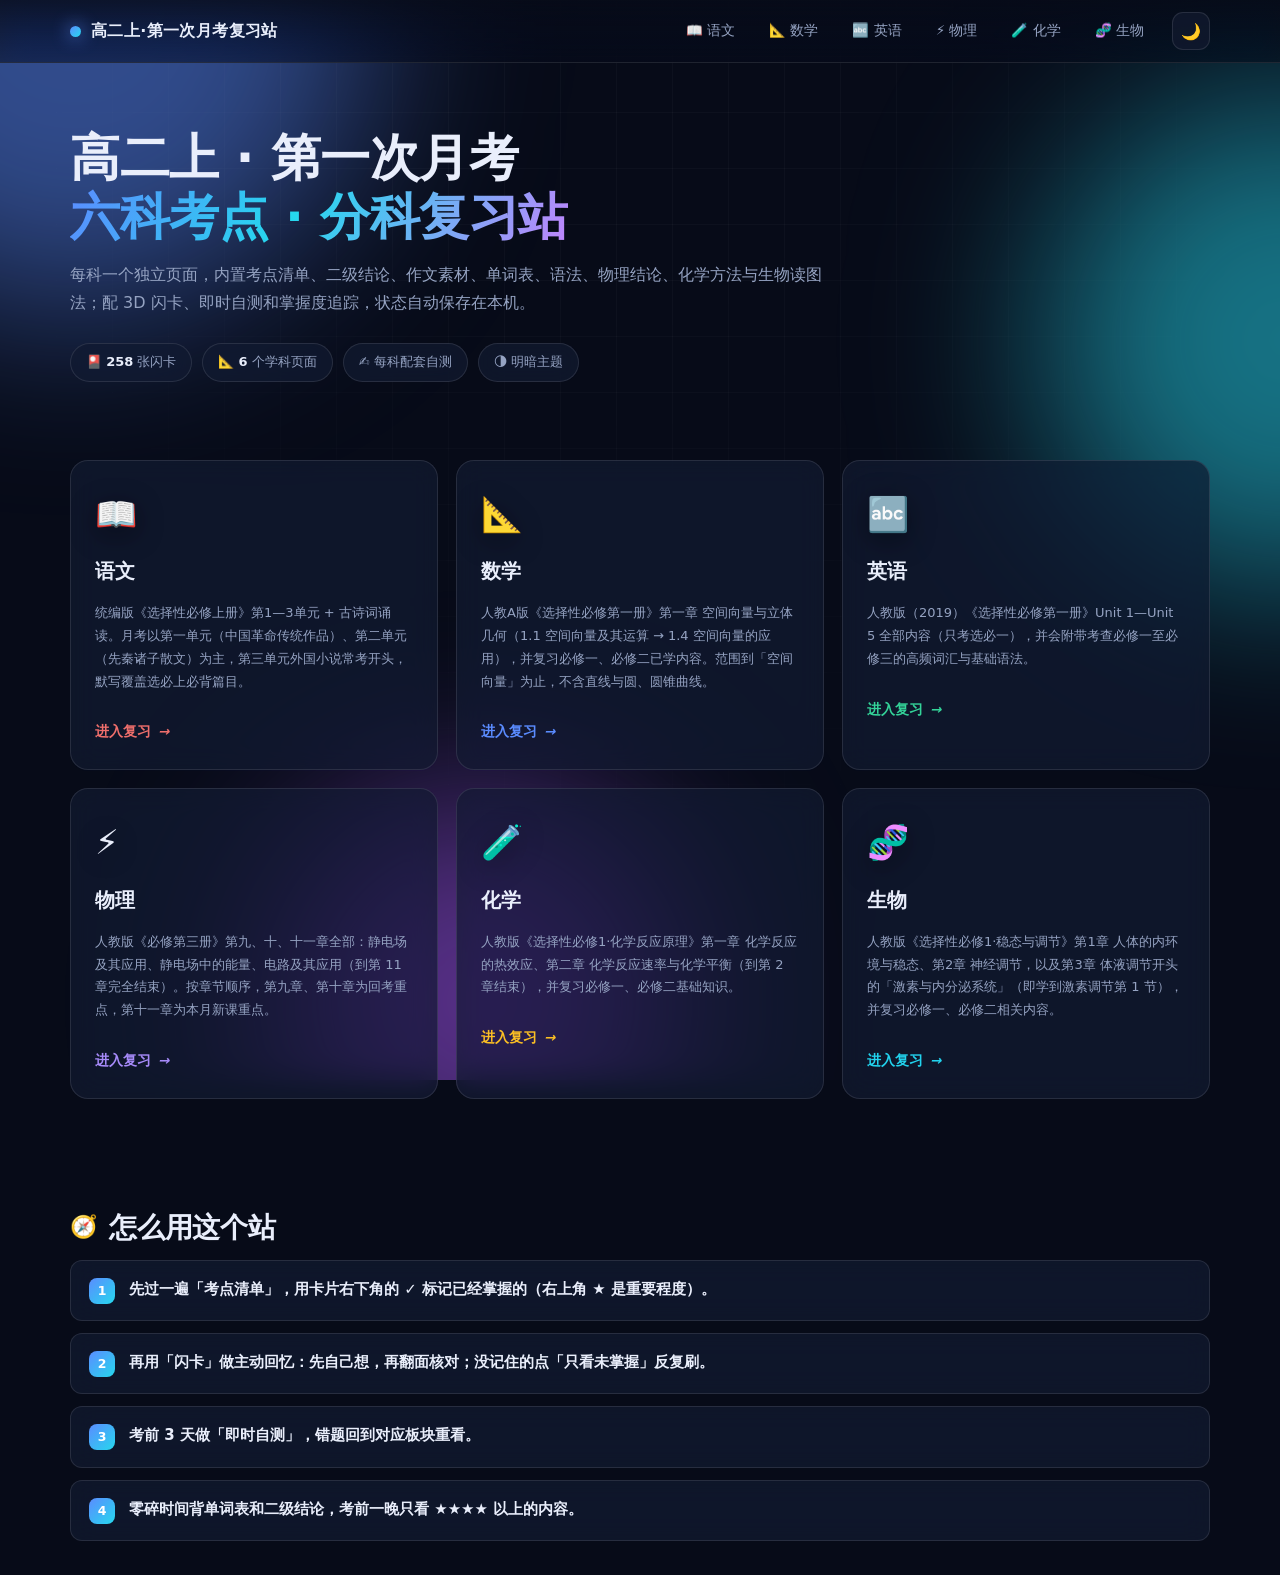
==== index.html @ 0e8bd062 "高二上第一次月考六科分科复习站：考点/二级结论/作文素材/单词/语法/读图法 + 3D闪卡与自测" ====
<!doctype html>
<html lang="zh-CN" data-theme="dark">
<head>
<meta charset="utf-8">
<meta name="viewport" content="width=device-width,initial-scale=1">
<title>高二上 · 第一次月考六科复习站</title>
<meta name="description" content="高二上学期第一次月考六科分科复习站：考点、二级结论、作文素材、单词、语法、物理结论、化学方法、生物读图法与记忆闪卡。">
<meta name="color-scheme" content="dark light">
<link rel="icon" href="data:image/svg+xml,<svg xmlns=%22http://www.w3.org/2000/svg%22 viewBox=%220 0 100 100%22><text y=%22.9em%22 font-size=%2290%22>📚</text></svg>">
<link rel="stylesheet" href="assets/css/style.css">
</head>
<body>
<div class="aurora"><span></span><span></span><span></span></div>
<div class="grid-bg"></div>
<div id="app"></div>
<script src="assets/js/data/index.js"></script>

<script src="assets/js/app.js"></script>
</body>
</html>
---- assets/css/style.css ----
/* ===== 高二月考复习站 · 设计系统 ===== */
*,*::before,*::after{box-sizing:border-box}
:root{
  --bg:#070b18; --bg2:#0c1428; --panel:rgba(19,27,48,.72); --panel2:rgba(26,36,62,.6);
  --solid:#121a30; --line:rgba(255,255,255,.10); --line2:rgba(255,255,255,.06);
  --txt:#e9eefb; --dim:#95a3c2; --dim2:#6d7b9b;
  --accent:#5b8cff; --accent2:#25d8ee; --ok:#34d399; --warn:#fbbf24; --bad:#fb7185;
  --radius:18px; --radius-s:12px;
  --shadow:0 24px 60px -24px rgba(0,0,0,.9);
  --glass:blur(14px) saturate(150%);
  --dur:.42s;
}
:root[data-theme="light"]{
  --bg:#eef2fb; --bg2:#e2e9fa; --panel:rgba(255,255,255,.86); --panel2:rgba(246,249,255,.9);
  --solid:#ffffff; --line:rgba(18,30,66,.12); --line2:rgba(18,30,66,.07);
  --txt:#131c34; --dim:#5b6885; --dim2:#8b97b0;
  --shadow:0 20px 50px -26px rgba(30,50,110,.45);
}
html{scroll-behavior:smooth}
body{
  margin:0;font-family:"HarmonyOS Sans SC","PingFang SC","Microsoft YaHei",system-ui,-apple-system,"Segoe UI",sans-serif;
  background:var(--bg);color:var(--txt);line-height:1.75;-webkit-font-smoothing:antialiased;
  overflow-x:hidden;
}
/* 极光背景 */
.aurora{position:fixed;inset:-20% -10%;z-index:-2;overflow:hidden;pointer-events:none}
.aurora span{position:absolute;border-radius:50%;filter:blur(90px);opacity:.5;mix-blend-mode:screen;animation:drift 22s ease-in-out infinite}
.aurora span:nth-child(1){width:46vw;height:46vw;background:var(--accent);top:-8%;left:-6%}
.aurora span:nth-child(2){width:38vw;height:38vw;background:var(--accent2);top:22%;right:-8%;animation-delay:-7s}
.aurora span:nth-child(3){width:32vw;height:32vw;background:#a855f7;bottom:-10%;left:26%;animation-delay:-14s}
:root[data-theme="light"] .aurora span{opacity:.28;mix-blend-mode:multiply}
@keyframes drift{0%,100%{transform:translate3d(0,0,0) scale(1)}33%{transform:translate3d(6%,8%,0) scale(1.14)}66%{transform:translate3d(-7%,-5%,0) scale(.92)}}
.grid-bg{position:fixed;inset:0;z-index:-1;pointer-events:none;opacity:.5;
  background-image:linear-gradient(var(--line2) 1px,transparent 1px),linear-gradient(90deg,var(--line2) 1px,transparent 1px);
  background-size:56px 56px;mask-image:radial-gradient(ellipse at 50% 0%,#000 20%,transparent 78%)}
@media (prefers-reduced-motion:reduce){.aurora span{animation:none}*{transition:none!important;animation:none!important}}

.wrap{max-width:1180px;margin:0 auto;padding:0 20px}
a{color:inherit;text-decoration:none}

/* ===== 顶部栏 ===== */
.topbar{position:sticky;top:0;z-index:60;backdrop-filter:var(--glass);-webkit-backdrop-filter:var(--glass);
  background:linear-gradient(180deg,rgba(7,11,24,.86),rgba(7,11,24,.55));border-bottom:1px solid var(--line)}
:root[data-theme="light"] .topbar{background:linear-gradient(180deg,rgba(255,255,255,.9),rgba(255,255,255,.62))}
.topbar .wrap{display:flex;align-items:center;gap:14px;height:62px}
.brand{display:flex;align-items:center;gap:10px;font-weight:800;letter-spacing:.4px;white-space:nowrap}
.brand .dot{width:11px;height:11px;border-radius:50%;background:linear-gradient(135deg,var(--accent),var(--accent2));box-shadow:0 0 18px var(--accent)}
.navtabs{display:flex;gap:6px;margin-left:auto;overflow-x:auto;scrollbar-width:none}
.navtabs::-webkit-scrollbar{display:none}
.navtabs a{padding:7px 13px;border-radius:999px;font-size:13.5px;color:var(--dim);border:1px solid transparent;transition:all .22s;white-space:nowrap}
.navtabs a:hover{color:var(--txt);background:var(--panel2);border-color:var(--line)}
.navtabs a.active{color:#fff;background:linear-gradient(135deg,var(--accent),var(--accent2));box-shadow:0 8px 22px -8px var(--accent)}
:root[data-theme="light"] .navtabs a.active{color:#fff}
.iconbtn{width:38px;height:38px;flex:0 0 auto;border-radius:11px;border:1px solid var(--line);background:var(--panel);
  color:var(--txt);cursor:pointer;font-size:16px;display:grid;place-items:center;transition:all .22s}
.iconbtn:hover{transform:translateY(-2px);border-color:var(--accent)}

/* ===== Hero ===== */
.hero{padding:66px 0 34px;position:relative}
.hero h1{margin:0 0 14px;font-size:clamp(30px,5.4vw,50px);line-height:1.18;font-weight:900;letter-spacing:-.5px}
.hero h1 .grad{background:linear-gradient(120deg,var(--accent),var(--accent2) 45%,#c084fc);-webkit-background-clip:text;background-clip:text;color:transparent}
.hero p.lead{color:var(--dim);max-width:760px;margin:0 0 26px;font-size:16px}
.pills{display:flex;flex-wrap:wrap;gap:10px;margin-bottom:26px}
.pill{padding:7px 15px;border-radius:999px;border:1px solid var(--line);background:var(--panel);font-size:13px;color:var(--dim);backdrop-filter:var(--glass)}
.pill b{color:var(--txt)}
.stats{display:grid;grid-template-columns:repeat(auto-fit,minmax(150px,1fr));gap:14px;margin-top:8px}
.stat{padding:18px;border-radius:var(--radius-s);border:1px solid var(--line);background:var(--panel);backdrop-filter:var(--glass);transition:transform .3s,border-color .3s}
.stat:hover{transform:translateY(-4px);border-color:var(--accent)}
.stat .k{font-size:12.5px;color:var(--dim2);letter-spacing:.6px}
.stat .v{font-size:26px;font-weight:900;background:linear-gradient(120deg,var(--accent),var(--accent2));-webkit-background-clip:text;background-clip:text;color:transparent}

/* ===== 学科入口卡 ===== */
.subgrid{display:grid;grid-template-columns:repeat(auto-fill,minmax(280px,1fr));gap:18px;padding:18px 0 70px}
.subcard{position:relative;padding:24px;border-radius:var(--radius);border:1px solid var(--line);background:var(--panel);
  backdrop-filter:var(--glass);overflow:hidden;transition:transform .35s cubic-bezier(.2,.8,.3,1),box-shadow .35s,border-color .35s}
.subcard::before{content:"";position:absolute;inset:0;background:radial-gradient(420px 200px at 100% 0%,var(--c,#5b8cff)33,transparent 70%);opacity:.34;transition:opacity .35s}
.subcard:hover{transform:translateY(-8px) scale(1.012);box-shadow:var(--shadow);border-color:var(--c,#5b8cff)}
.subcard:hover::before{opacity:.6}
.subcard .emoji{font-size:34px;margin-bottom:10px;display:block;filter:drop-shadow(0 6px 14px rgba(0,0,0,.4))}
.subcard h3{margin:0 0 6px;font-size:20px;font-weight:800;position:relative}
.subcard .rng{font-size:13px;color:var(--dim);position:relative;min-height:44px}
.subcard .go{margin-top:14px;display:inline-flex;align-items:center;gap:7px;font-size:13.5px;font-weight:700;color:var(--c,#5b8cff);position:relative}
.subcard .go i{transition:transform .3s}
.subcard:hover .go i{transform:translateX(5px)}

/* ===== 通用板块 ===== */
section.block{padding:34px 0;scroll-margin-top:78px}
.sec-head{display:flex;align-items:center;gap:12px;margin-bottom:8px}
.sec-head h2{margin:0;font-size:clamp(21px,3vw,28px);font-weight:850;letter-spacing:-.2px}
.sec-head .ic{font-size:22px}
.sec-sub{color:var(--dim);font-size:14.5px;margin:0 0 22px;max-width:820px}

/* 目录 chips */
.chips{display:flex;flex-wrap:wrap;gap:8px;margin:18px 0 6px}
.chips a{font-size:13px;padding:6px 13px;border-radius:999px;border:1px solid var(--line);background:var(--panel);color:var(--dim);transition:all .2s}
.chips a:hover{color:var(--txt);border-color:var(--accent);transform:translateY(-2px)}

/* 进度条 */
.progwrap{display:flex;align-items:center;gap:12px;margin:14px 0 22px}
.progbar{flex:1;height:8px;border-radius:99px;background:var(--panel2);border:1px solid var(--line);overflow:hidden}
.progbar i{display:block;height:100%;width:0;border-radius:99px;background:linear-gradient(90deg,var(--accent),var(--accent2));transition:width .6s cubic-bezier(.2,.9,.3,1)}
.proglabel{font-size:13px;color:var(--dim);white-space:nowrap;font-variant-numeric:tabular-nums}

/* ===== 考点卡片 ===== */
.cards{display:grid;grid-template-columns:repeat(auto-fill,minmax(320px,1fr));gap:16px}
.kcard{position:relative;padding:20px 20px 18px;border-radius:var(--radius);border:1px solid var(--line);background:var(--panel);
  backdrop-filter:var(--glass);transition:transform .3s,border-color .3s,box-shadow .3s;overflow:hidden}
.kcard::after{content:"";position:absolute;left:0;top:0;height:100%;width:3px;background:linear-gradient(180deg,var(--accent),var(--accent2));opacity:0;transition:opacity .3s}
.kcard:hover{transform:translateY(-5px);border-color:var(--accent);box-shadow:var(--shadow)}
.kcard:hover::after{opacity:1}
.kcard h4{margin:0 0 8px;font-size:16.5px;font-weight:800;padding-right:44px;line-height:1.5}
.kcard .d{color:var(--dim);font-size:14.2px;margin:0}
.kcard .tip{margin:12px 0 0;padding:10px 12px;border-radius:10px;font-size:13.2px;
  background:linear-gradient(135deg,rgba(91,140,255,.14),rgba(37,216,238,.08));border:1px solid var(--line);color:var(--txt)}
.kcard .tip b{color:var(--accent2)}
.freq{position:absolute;right:16px;top:16px;font-size:11px;color:var(--dim2);letter-spacing:1px}
.master{position:absolute;right:12px;bottom:12px;width:30px;height:30px;border-radius:50%;border:1px solid var(--line);
  background:var(--panel2);color:var(--dim2);cursor:pointer;font-size:14px;display:grid;place-items:center;transition:all .25s}
.master:hover{transform:scale(1.12);border-color:var(--ok)}
.master.on{background:linear-gradient(135deg,var(--ok),#10b981);color:#04120c;border-color:transparent;box-shadow:0 0 20px -4px var(--ok)}

/* ===== 表格 ===== */
.tblwrap{overflow-x:auto;border-radius:var(--radius);border:1px solid var(--line);background:var(--panel);backdrop-filter:var(--glass)}
table.tbl{width:100%;border-collapse:collapse;font-size:14px;min-width:560px}
table.tbl th{text-align:left;padding:13px 16px;background:var(--panel2);color:var(--txt);font-weight:700;font-size:13.4px;
  border-bottom:1px solid var(--line);white-space:nowrap;position:sticky;top:0}
table.tbl td{padding:12px 16px;border-bottom:1px solid var(--line2);color:var(--dim);vertical-align:top}
table.tbl tr:last-child td{border-bottom:none}
table.tbl tr:hover td{background:rgba(91,140,255,.07)}
table.tbl td:first-child{color:var(--txt);font-weight:700;white-space:nowrap}
.word{font-family:"JetBrains Mono",Consolas,monospace;color:var(--accent2);font-weight:700}

/* ===== 列表 ===== */
.list{display:grid;gap:12px}
.li{padding:15px 18px;border-radius:var(--radius-s);border:1px solid var(--line);background:var(--panel);backdrop-filter:var(--glass);
  display:flex;gap:14px;align-items:flex-start;transition:transform .25s,border-color .25s}
.li:hover{transform:translateX(6px);border-color:var(--accent)}
.li .n{flex:0 0 auto;width:26px;height:26px;border-radius:8px;display:grid;place-items:center;font-size:12.5px;font-weight:800;
  background:linear-gradient(135deg,var(--accent),var(--accent2));color:#fff;margin-top:2px}
.li .c{flex:1}
.li .c b{display:block;font-size:15px;margin-bottom:3px}
.li .c span{color:var(--dim);font-size:14px}

/* ===== 策略时间轴 ===== */
.steps{position:relative;padding-left:28px;margin:0}
.steps::before{content:"";position:absolute;left:8px;top:6px;bottom:6px;width:2px;background:linear-gradient(180deg,var(--accent),var(--accent2),transparent)}
.step{position:relative;padding:0 0 22px 6px}
.step::before{content:"";position:absolute;left:-26px;top:7px;width:12px;height:12px;border-radius:50%;
  background:var(--bg);border:3px solid var(--accent);box-shadow:0 0 14px var(--accent)}
.step b{display:block;font-size:15.5px;margin-bottom:3px}
.step span{color:var(--dim);font-size:14.2px}
.warnbox{margin-top:18px;padding:18px 20px;border-radius:var(--radius);border:1px solid rgba(251,191,36,.35);
  background:linear-gradient(135deg,rgba(251,191,36,.12),rgba(251,113,133,.07))}
.warnbox h4{margin:0 0 10px;font-size:15px}
.warnbox ul{margin:0;padding-left:20px;color:var(--dim);font-size:14.2px}
.warnbox li{margin-bottom:6px}

/* ===== 闪卡 ===== */
.fc-toolbar{display:flex;flex-wrap:wrap;gap:9px;align-items:center;margin-bottom:20px}
.btn{padding:9px 17px;border-radius:11px;border:1px solid var(--line);background:var(--panel);color:var(--txt);
  cursor:pointer;font-size:13.6px;font-weight:650;font-family:inherit;transition:all .22s;display:inline-flex;align-items:center;gap:7px}
.btn:hover{transform:translateY(-2px);border-color:var(--accent);box-shadow:0 10px 24px -14px var(--accent)}
.btn.primary{background:linear-gradient(135deg,var(--accent),var(--accent2));border-color:transparent;color:#fff}
.btn.primary:hover{box-shadow:0 14px 30px -12px var(--accent)}
.btn.ghost{background:transparent}
.btn.on{background:linear-gradient(135deg,var(--ok),#10b981);border-color:transparent;color:#04120c}
.tagbar{display:flex;flex-wrap:wrap;gap:7px}
.tagchip{font-size:12.4px;padding:5px 12px;border-radius:999px;border:1px solid var(--line);background:var(--panel);color:var(--dim);cursor:pointer;transition:all .2s}
.tagchip:hover{color:var(--txt)}
.tagchip.on{background:linear-gradient(135deg,var(--accent),var(--accent2));color:#fff;border-color:transparent}

.fcstage{perspective:1600px;margin-bottom:22px}
.flipcard{position:relative;width:100%;min-height:280px;transform-style:preserve-3d;
  transition:transform .72s cubic-bezier(.35,.9,.25,1);cursor:pointer}
.flipcard.flipped{transform:rotateY(180deg)}
.fcface{position:absolute;inset:0;backface-visibility:hidden;-webkit-backface-visibility:hidden;border-radius:22px;
  border:1px solid var(--line);background:var(--panel);backdrop-filter:var(--glass);padding:30px 34px;
  display:flex;flex-direction:column;justify-content:center;box-shadow:var(--shadow);overflow:auto}
.fcface.back{transform:rotateY(180deg);background:linear-gradient(135deg,rgba(91,140,255,.16),rgba(37,216,238,.09)),var(--panel)}
.fcface .side{position:absolute;top:16px;left:22px;font-size:11.5px;letter-spacing:2px;color:var(--dim2);font-weight:800}
.fcface .tagname{position:absolute;top:14px;right:20px;font-size:11.5px;padding:4px 11px;border-radius:999px;
  background:var(--panel2);border:1px solid var(--line);color:var(--dim)}
.fcface .qtext{font-size:clamp(18px,2.5vw,24px);font-weight:800;line-height:1.6}
.fcface .atext{font-size:clamp(15px,1.9vw,18px);line-height:1.9;color:var(--txt);white-space:pre-wrap}
.fcface .hintline{margin-top:16px;font-size:13px;color:var(--dim2)}
.fc-face-glow{position:absolute;inset:-1px;border-radius:22px;pointer-events:none;
  background:linear-gradient(130deg,var(--accent),var(--accent2),#c084fc);opacity:0;filter:blur(16px);transition:opacity .4s;z-index:-1}
.flipcard:hover .fc-face-glow{opacity:.5}
.fcmeta{display:flex;justify-content:space-between;align-items:center;gap:12px;margin-top:16px;flex-wrap:wrap}
.fccounter{font-size:13.4px;color:var(--dim);font-variant-numeric:tabular-nums}
.fcdeck{display:grid;grid-template-columns:repeat(auto-fill,minmax(112px,1fr));gap:9px}
.deckitem{padding:10px;border-radius:11px;border:1px solid var(--line);background:var(--panel);font-size:12.4px;color:var(--dim);
  cursor:pointer;transition:all .22s;overflow:hidden}
.deckitem:hover{transform:translateY(-3px);border-color:var(--accent);color:var(--txt)}
.deckitem.cur{border-color:var(--accent);color:var(--txt);box-shadow:0 0 0 1px var(--accent) inset}
.deckitem.known{border-color:rgba(52,211,153,.5);color:var(--ok)}
.deckitem b{display:block;font-size:11px;color:var(--dim2);margin-bottom:3px}

/* ===== 自测 ===== */
.quiz{display:grid;gap:16px}
.q{padding:22px;border-radius:var(--radius);border:1px solid var(--line);background:var(--panel);backdrop-filter:var(--glass)}
.q .qt{font-size:15.6px;font-weight:750;margin-bottom:14px;line-height:1.65}
.q .qt em{font-style:normal;color:var(--accent2);font-weight:800;margin-right:8px}
.opts{display:grid;gap:9px}
.opt{text-align:left;padding:12px 15px;border-radius:11px;border:1px solid var(--line);background:var(--panel2);
  color:var(--txt);cursor:pointer;font-size:14.2px;font-family:inherit;transition:all .22s;line-height:1.6}
.opt:hover:not(:disabled){transform:translateX(5px);border-color:var(--accent)}
.opt.right{background:linear-gradient(135deg,rgba(52,211,153,.22),rgba(16,185,129,.12));border-color:var(--ok);color:var(--ok);font-weight:700}
.opt.wrong{background:linear-gradient(135deg,rgba(251,113,133,.2),rgba(244,63,94,.1));border-color:var(--bad);color:var(--bad)}
.opt:disabled{cursor:default;opacity:.92}
.explain{margin-top:12px;padding:13px 15px;border-radius:11px;font-size:13.6px;color:var(--dim);display:none;
  background:var(--panel2);border-left:3px solid var(--accent)}
.explain.show{display:block;animation:fadeUp .4s ease}
@keyframes fadeUp{from{opacity:0;transform:translateY(8px)}to{opacity:1;transform:none}}

/* ===== 搜索 ===== */
.searchbar{display:flex;gap:10px;align-items:center;margin:0 0 20px}
.searchbar input{flex:1;padding:12px 16px;border-radius:12px;border:1px solid var(--line);background:var(--panel);
  color:var(--txt);font-size:14px;font-family:inherit;outline:none;transition:border-color .25s}
.searchbar input:focus{border-color:var(--accent);box-shadow:0 0 0 3px rgba(91,140,255,.16)}
.hidden-by-search{display:none!important}
mark{background:linear-gradient(135deg,var(--accent),var(--accent2));color:#fff;border-radius:4px;padding:0 3px}

/* ===== 滚动动画 ===== */
.reveal{opacity:0;transform:translateY(26px);transition:opacity .7s cubic-bezier(.2,.8,.3,1),transform .7s cubic-bezier(.2,.8,.3,1)}
.reveal.in{opacity:1;transform:none}

/* ===== 页脚 / 悬浮 ===== */
footer{padding:44px 0 34px;border-top:1px solid var(--line);color:var(--dim2);font-size:13.4px;text-align:center}
.totop{position:fixed;right:22px;bottom:24px;z-index:50;width:44px;height:44px;border-radius:14px;display:grid;place-items:center;
  border:1px solid var(--line);background:var(--panel);backdrop-filter:var(--glass);color:var(--txt);cursor:pointer;
  opacity:0;pointer-events:none;transition:all .35s}
.totop.show{opacity:1;pointer-events:auto}
.totop:hover{transform:translateY(-4px);border-color:var(--accent)}

/* 彩带撒花 */
.confetti{position:fixed;inset:0;pointer-events:none;z-index:99;overflow:hidden}
.confetti i{position:absolute;width:9px;height:14px;border-radius:2px;animation:fall linear forwards}
@keyframes fall{to{transform:translateY(105vh) rotate(720deg);opacity:0}}

/* 闪卡 3D 倾斜容器 */
.fc-tilt{transform-style:preserve-3d;transition:transform .22s ease}
.chips a.active{background:linear-gradient(135deg,var(--accent),var(--accent2));color:#fff;border-color:transparent}

@media(max-width:720px){
  .topbar .wrap{height:auto;padding:10px 16px;flex-wrap:wrap}
  .navtabs{margin-left:0;order:3;width:100%}
  .brand{margin-right:auto}
  .fcface{padding:24px 20px}
  .hero{padding:40px 0 24px}
}
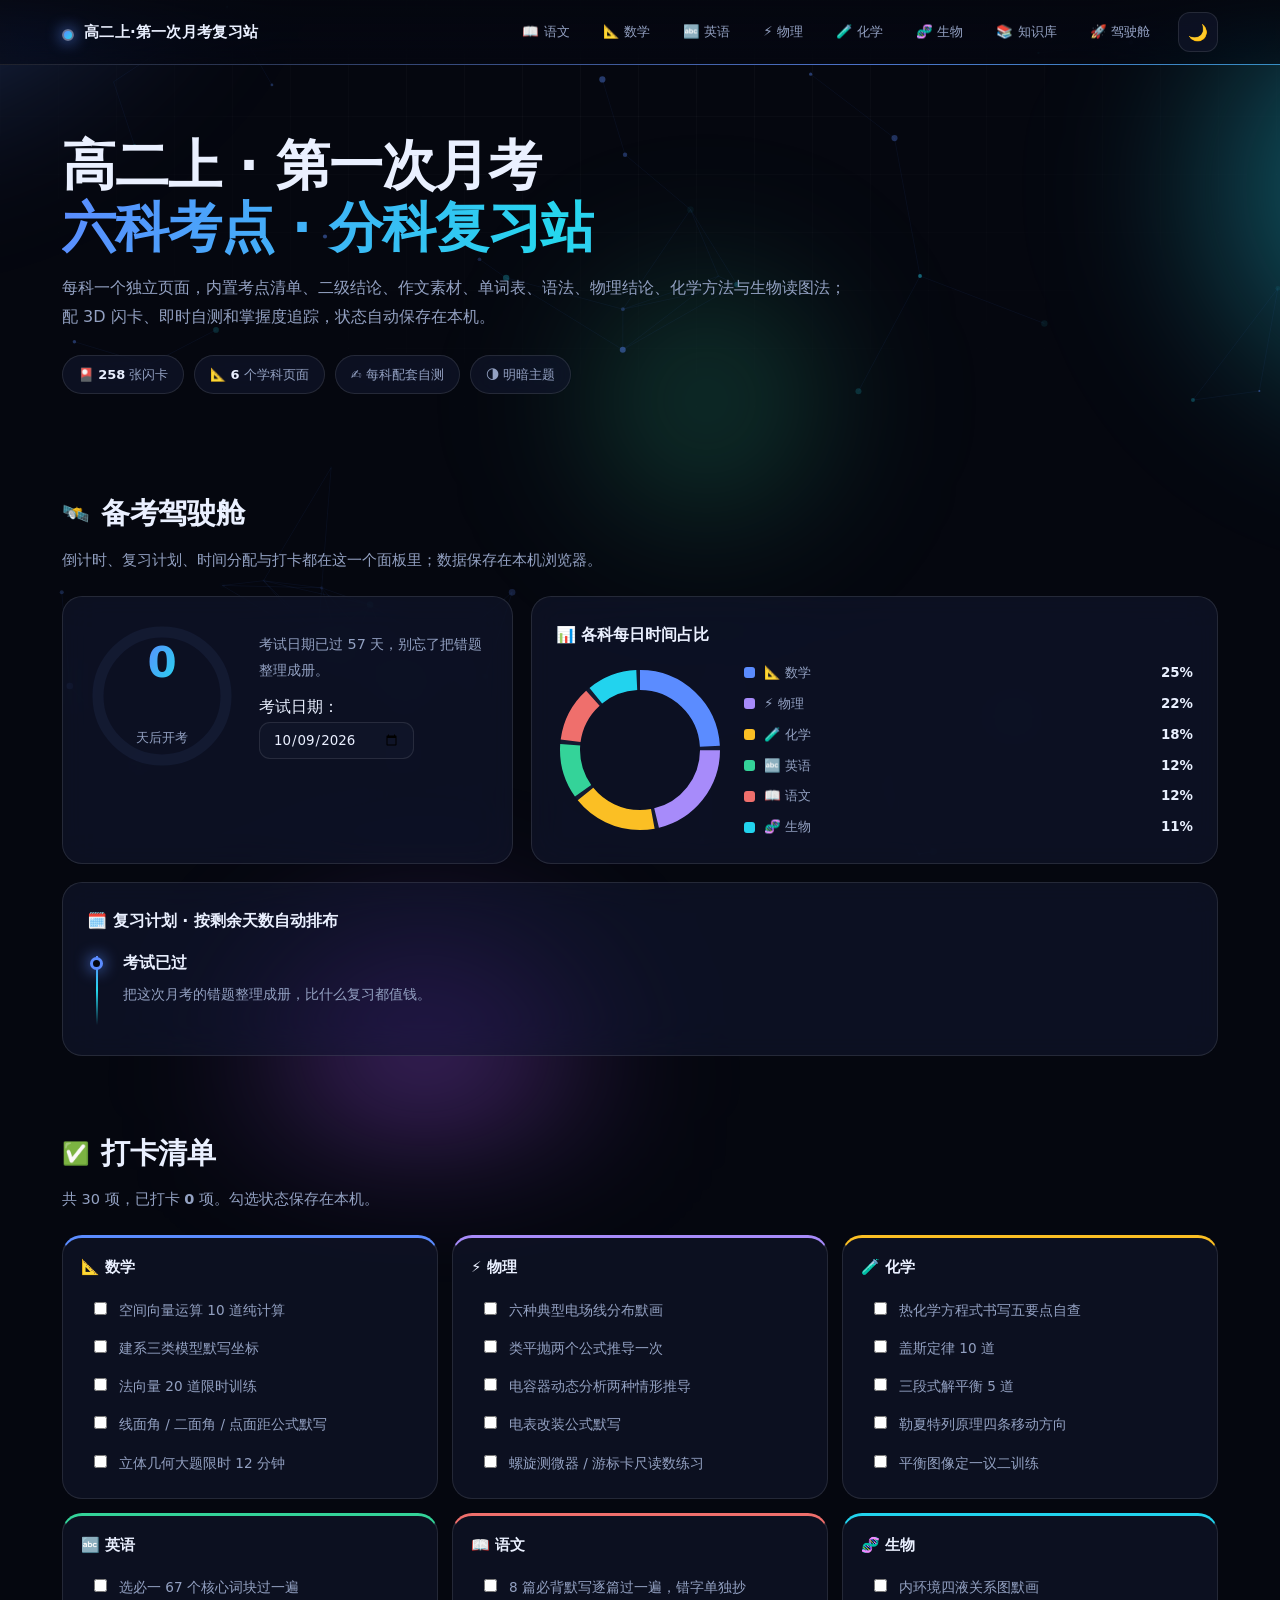
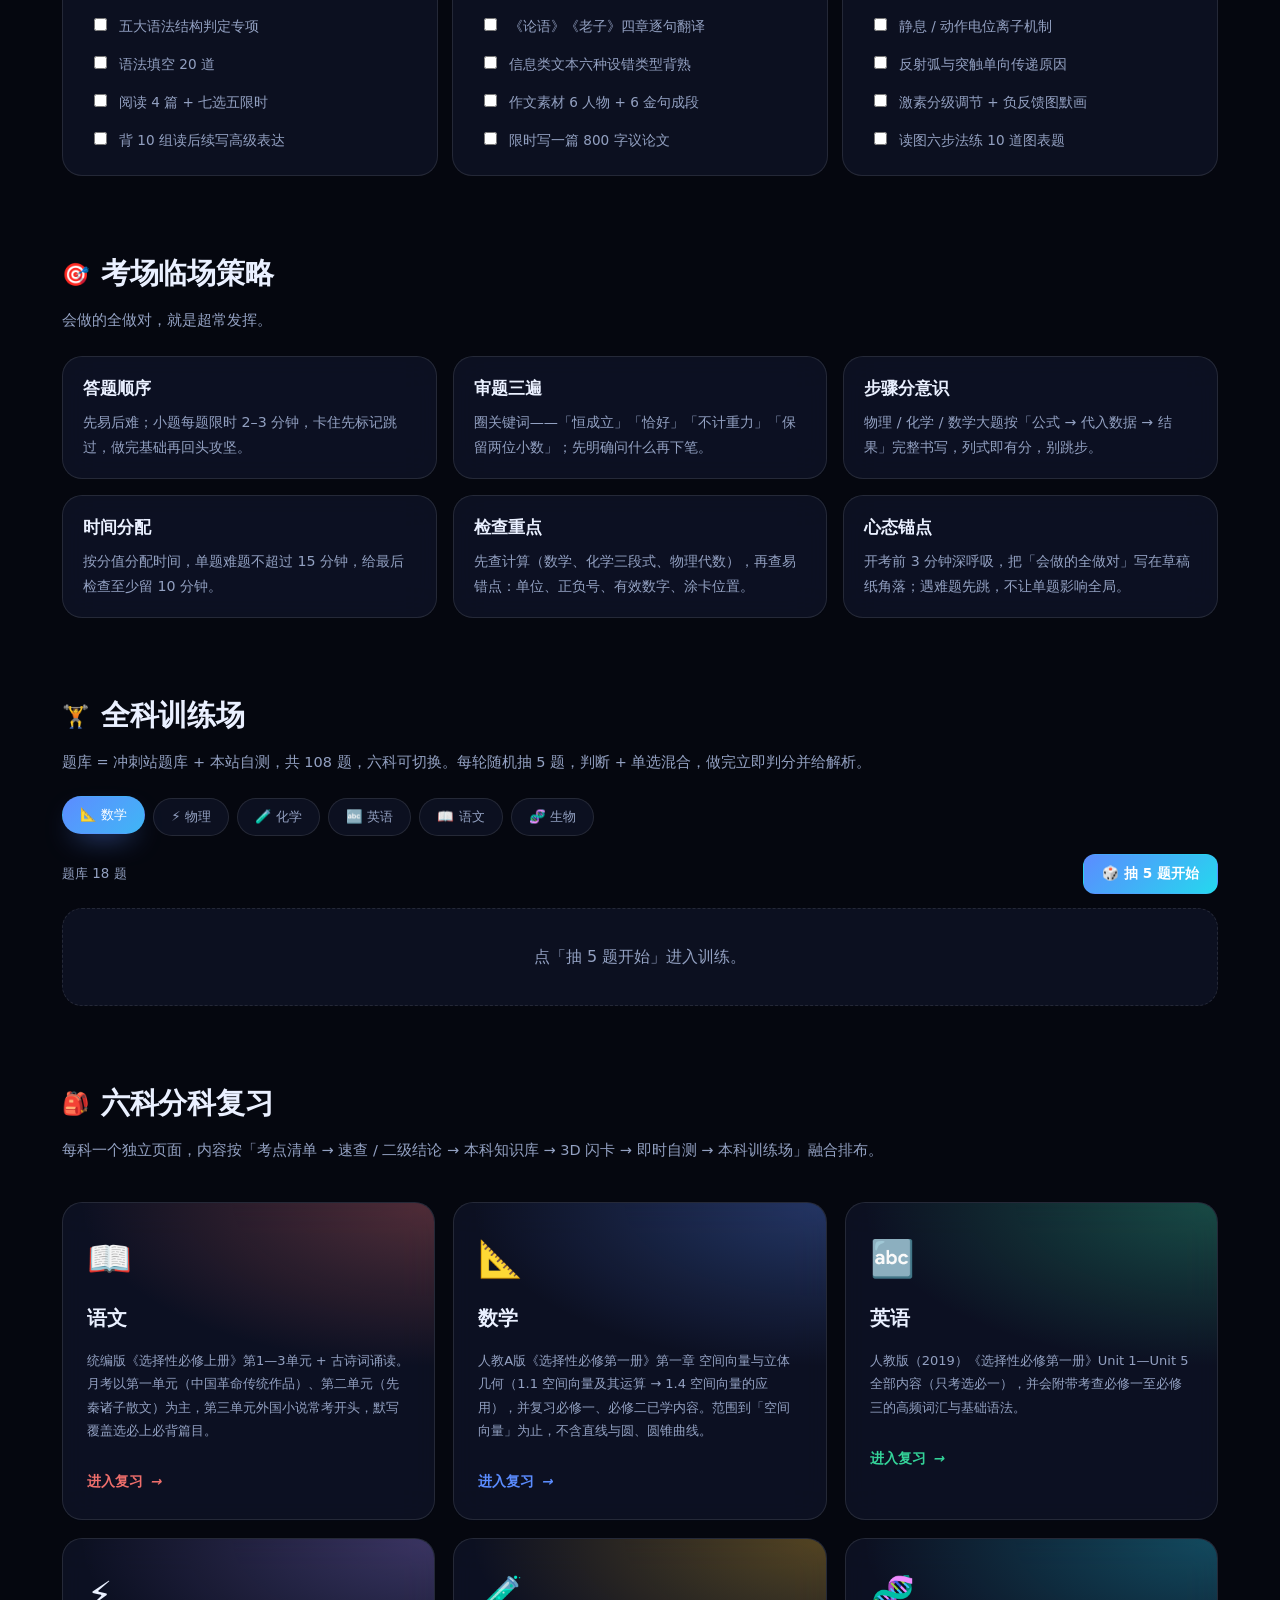
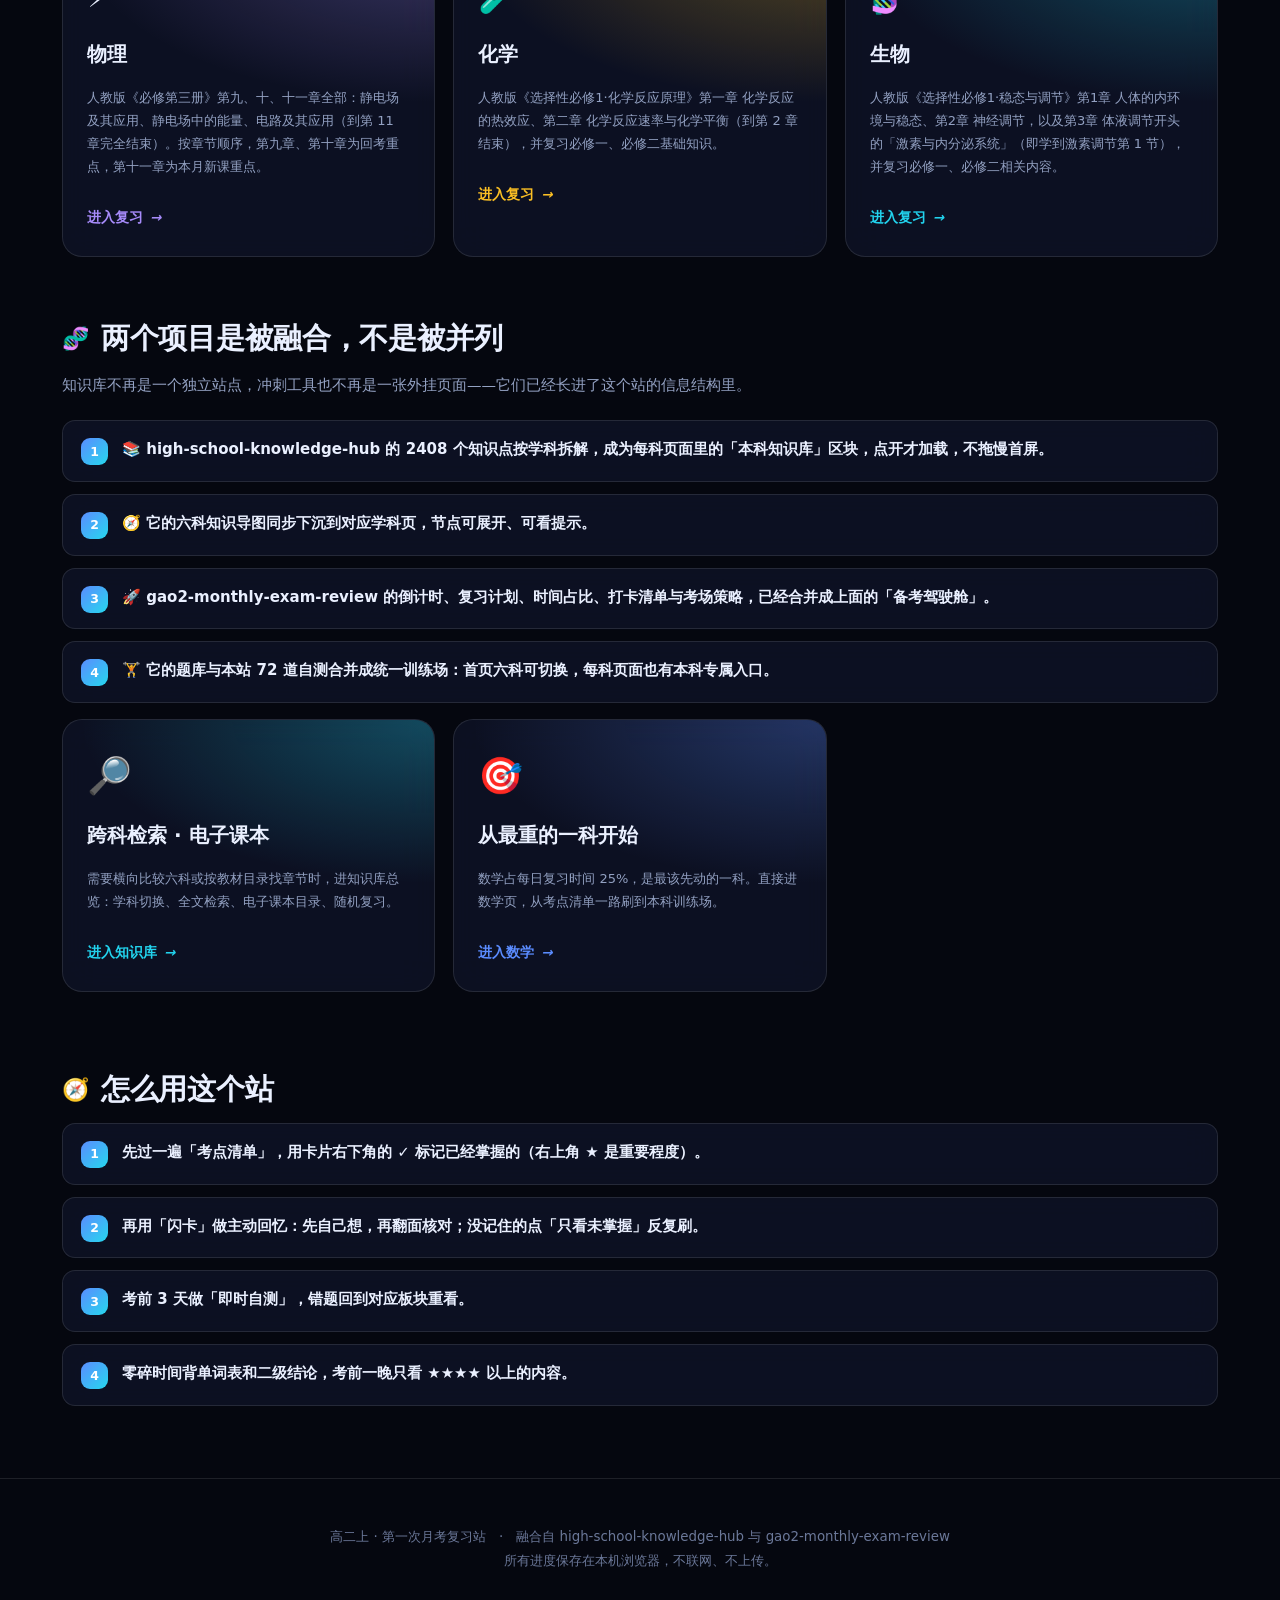
==== commit ca7b3bbc: "深度融合 + 全面动态化：知识库按学科下沉进分科页，冲刺工具合并为首页备考驾驶舱；新增流动光场/页面转场/视差入场/数字滚动等动效引擎" ====
--- a/index.html
+++ b/index.html
@@ -3,18 +3,22 @@
 <head>
 <meta charset="utf-8">
 <meta name="viewport" content="width=device-width,initial-scale=1">
-<title>高二上 · 第一次月考六科复习站</title>
-<meta name="description" content="高二上学期第一次月考六科分科复习站：考点、二级结论、作文素材、单词、语法、物理结论、化学方法、生物读图法与记忆闪卡。">
+<title>高二上 · 第一次月考复习站 | 六科融合复习 · 知识库 · 备考驾驶舱</title>
+<meta name="description" content="六科分科复习 + 2408 个知识点 + 倒计时计划打卡训练场的融合复习站。">
 <meta name="color-scheme" content="dark light">
 <link rel="icon" href="data:image/svg+xml,<svg xmlns=%22http://www.w3.org/2000/svg%22 viewBox=%220 0 100 100%22><text y=%22.9em%22 font-size=%2290%22>📚</text></svg>">
 <link rel="stylesheet" href="assets/css/style.css">
 </head>
 <body>
-<div class="aurora"><span></span><span></span><span></span></div>
+<div class="aurora"><span></span><span></span><span></span><span></span></div>
 <div class="grid-bg"></div>
 <div id="app"></div>
+<script src="assets/js/motion.js"></script>
 <script src="assets/js/data/index.js"></script>
-
+<script src="assets/js/data/gao2/map.js"></script>
+<script src="assets/js/data/gao2/train.js"></script>
+<script src="assets/js/data/gao2/all-quiz.js"></script>
 <script src="assets/js/app.js"></script>
+<script src="assets/js/dashboard.js"></script>
 </body>
 </html>
--- a/assets/css/style.css
+++ b/assets/css/style.css
@@ -1,251 +1,477 @@
-/* ===== 高二月考复习站 · 设计系统 ===== */
+/* ==========================================================================
+   高二上 · 第一次月考复习站 —— 动态设计系统 v2
+   由「极光 + 玻璃 + 3D 闪卡」升级为「流动光场 + 视差 + 弹簧动效」
+   ========================================================================== */
 *,*::before,*::after{box-sizing:border-box}
+
 :root{
-  --bg:#070b18; --bg2:#0c1428; --panel:rgba(19,27,48,.72); --panel2:rgba(26,36,62,.6);
-  --solid:#121a30; --line:rgba(255,255,255,.10); --line2:rgba(255,255,255,.06);
-  --txt:#e9eefb; --dim:#95a3c2; --dim2:#6d7b9b;
-  --accent:#5b8cff; --accent2:#25d8ee; --ok:#34d399; --warn:#fbbf24; --bad:#fb7185;
-  --radius:18px; --radius-s:12px;
-  --shadow:0 24px 60px -24px rgba(0,0,0,.9);
-  --glass:blur(14px) saturate(150%);
-  --dur:.42s;
+  --bg:#05070f; --ink:#eaf0ff; --dim:#93a1c2; --dim2:#6b7899;
+  --panel:rgba(18,24,44,.62); --panel2:rgba(28,37,66,.5); --solid:#101830;
+  --line:rgba(255,255,255,.10); --line2:rgba(255,255,255,.055);
+  --accent:#5b8cff; --accent2:#25d8ee; --accent3:#a855f7;
+  --ok:#34d399; --warn:#fbbf24; --bad:#fb7185;
+  --r:20px; --r-s:13px;
+  --shadow:0 30px 70px -30px rgba(0,0,0,.95);
+  --glass:blur(18px) saturate(170%);
+  --spring:cubic-bezier(.22,1,.36,1);
+  --ease:cubic-bezier(.4,0,.2,1);
+  --t-f:.28s; --t-m:.5s; --t-s:.8s;
 }
 :root[data-theme="light"]{
-  --bg:#eef2fb; --bg2:#e2e9fa; --panel:rgba(255,255,255,.86); --panel2:rgba(246,249,255,.9);
-  --solid:#ffffff; --line:rgba(18,30,66,.12); --line2:rgba(18,30,66,.07);
-  --txt:#131c34; --dim:#5b6885; --dim2:#8b97b0;
-  --shadow:0 20px 50px -26px rgba(30,50,110,.45);
+  --bg:#eef1fa; --ink:#111a30; --dim:#586283; --dim2:#8792ad;
+  --panel:rgba(255,255,255,.72); --panel2:rgba(255,255,255,.55); --solid:#ffffff;
+  --line:rgba(18,30,66,.11); --line2:rgba(18,30,66,.06);
+  --shadow:0 26px 60px -32px rgba(30,50,110,.5);
 }
-html{scroll-behavior:smooth}
+html{scroll-behavior:smooth;-webkit-text-size-adjust:100%}
 body{
-  margin:0;font-family:"HarmonyOS Sans SC","PingFang SC","Microsoft YaHei",system-ui,-apple-system,"Segoe UI",sans-serif;
-  background:var(--bg);color:var(--txt);line-height:1.75;-webkit-font-smoothing:antialiased;
-  overflow-x:hidden;
+  margin:0;min-height:100vh;color:var(--ink);line-height:1.78;overflow-x:hidden;
+  font-family:"HarmonyOS Sans SC","PingFang SC","Microsoft YaHei",system-ui,-apple-system,"Segoe UI",sans-serif;
+  -webkit-font-smoothing:antialiased;
+  background:var(--bg);
 }
-/* 极光背景 */
-.aurora{position:fixed;inset:-20% -10%;z-index:-2;overflow:hidden;pointer-events:none}
-.aurora span{position:absolute;border-radius:50%;filter:blur(90px);opacity:.5;mix-blend-mode:screen;animation:drift 22s ease-in-out infinite}
-.aurora span:nth-child(1){width:46vw;height:46vw;background:var(--accent);top:-8%;left:-6%}
-.aurora span:nth-child(2){width:38vw;height:38vw;background:var(--accent2);top:22%;right:-8%;animation-delay:-7s}
-.aurora span:nth-child(3){width:32vw;height:32vw;background:#a855f7;bottom:-10%;left:26%;animation-delay:-14s}
-:root[data-theme="light"] .aurora span{opacity:.28;mix-blend-mode:multiply}
-@keyframes drift{0%,100%{transform:translate3d(0,0,0) scale(1)}33%{transform:translate3d(6%,8%,0) scale(1.14)}66%{transform:translate3d(-7%,-5%,0) scale(.92)}}
-.grid-bg{position:fixed;inset:0;z-index:-1;pointer-events:none;opacity:.5;
+
+/* ---------- 流动光场背景 ---------- */
+.aurora{position:fixed;inset:-25% -15%;z-index:-3;pointer-events:none;overflow:hidden;filter:blur(70px)}
+.aurora span{position:absolute;border-radius:50%;opacity:.55;mix-blend-mode:screen;will-change:transform}
+.aurora span:nth-child(1){width:44vw;height:44vw;left:-6%;top:-10%;background:radial-gradient(circle at 30% 30%,var(--accent),transparent 68%);animation:blobA 26s var(--ease) infinite}
+.aurora span:nth-child(2){width:38vw;height:38vw;right:-8%;top:16%;background:radial-gradient(circle at 60% 40%,var(--accent2),transparent 68%);animation:blobB 32s var(--ease) infinite}
+.aurora span:nth-child(3){width:34vw;height:34vw;left:24%;bottom:-14%;background:radial-gradient(circle at 50% 50%,var(--accent3),transparent 68%);animation:blobC 38s var(--ease) infinite}
+.aurora span:nth-child(4){width:26vw;height:26vw;left:44%;top:34%;background:radial-gradient(circle at 50% 50%,#34d399,transparent 70%);opacity:.32;animation:blobB 44s var(--ease) infinite reverse}
+:root[data-theme="light"] .aurora span{opacity:.34;mix-blend-mode:multiply;filter:blur(80px)}
+@keyframes blobA{0%,100%{transform:translate3d(0,0,0) scale(1)}33%{transform:translate3d(10%,12%,0) scale(1.18)}66%{transform:translate3d(-8%,6%,0) scale(.9)}}
+@keyframes blobB{0%,100%{transform:translate3d(0,0,0) scale(1)}40%{transform:translate3d(-12%,10%,0) scale(1.22)}70%{transform:translate3d(6%,-10%,0) scale(.88)}}
+@keyframes blobC{0%,100%{transform:translate3d(0,0,0) scale(1)}50%{transform:translate3d(14%,-12%,0) scale(1.15)}}
+
+/* 网格 + 噪点 + 粒子画布 */
+.grid-bg{position:fixed;inset:0;z-index:-2;pointer-events:none;opacity:.55;
   background-image:linear-gradient(var(--line2) 1px,transparent 1px),linear-gradient(90deg,var(--line2) 1px,transparent 1px);
-  background-size:56px 56px;mask-image:radial-gradient(ellipse at 50% 0%,#000 20%,transparent 78%)}
-@media (prefers-reduced-motion:reduce){.aurora span{animation:none}*{transition:none!important;animation:none!important}}
-
-.wrap{max-width:1180px;margin:0 auto;padding:0 20px}
+  background-size:58px 58px;
+  mask-image:radial-gradient(ellipse 90% 70% at 50% 0%,#000 10%,transparent 76%);
+  animation:gridDrift 40s linear infinite}
+@keyframes gridDrift{to{background-position:58px 58px,58px 58px}}
+#fx{position:fixed;inset:0;z-index:-1;pointer-events:none}
+
+/* 顶部滚动进度 */
+#scrollProg{position:fixed;left:0;top:0;height:3px;width:100%;z-index:200;pointer-events:none;
+  background:linear-gradient(90deg,var(--accent),var(--accent2),var(--accent3));
+  transform:scaleX(0);transform-origin:0 50%;box-shadow:0 0 18px var(--accent)}
+
+.wrap{max-width:1200px;margin:0 auto;padding:0 22px;position:relative}
 a{color:inherit;text-decoration:none}
-
-/* ===== 顶部栏 ===== */
-.topbar{position:sticky;top:0;z-index:60;backdrop-filter:var(--glass);-webkit-backdrop-filter:var(--glass);
-  background:linear-gradient(180deg,rgba(7,11,24,.86),rgba(7,11,24,.55));border-bottom:1px solid var(--line)}
-:root[data-theme="light"] .topbar{background:linear-gradient(180deg,rgba(255,255,255,.9),rgba(255,255,255,.62))}
-.topbar .wrap{display:flex;align-items:center;gap:14px;height:62px}
-.brand{display:flex;align-items:center;gap:10px;font-weight:800;letter-spacing:.4px;white-space:nowrap}
-.brand .dot{width:11px;height:11px;border-radius:50%;background:linear-gradient(135deg,var(--accent),var(--accent2));box-shadow:0 0 18px var(--accent)}
-.navtabs{display:flex;gap:6px;margin-left:auto;overflow-x:auto;scrollbar-width:none}
+img{max-width:100%}
+
+/* ---------- 顶部导航 ---------- */
+.topbar{position:sticky;top:0;z-index:120;backdrop-filter:var(--glass);-webkit-backdrop-filter:var(--glass);
+  background:linear-gradient(180deg,color-mix(in srgb,var(--bg) 88%,transparent),color-mix(in srgb,var(--bg) 55%,transparent));
+  border-bottom:1px solid var(--line)}
+.topbar::after{content:"";position:absolute;left:0;right:0;bottom:-1px;height:1px;
+  background:linear-gradient(90deg,transparent,var(--accent),var(--accent2),transparent);opacity:.75;
+  background-size:200% 100%;animation:slideBg 6s linear infinite}
+@keyframes slideBg{to{background-position:200% 0}}
+.topbar .wrap{display:flex;align-items:center;gap:14px;height:64px}
+.brand{display:flex;align-items:center;gap:10px;font-weight:800;letter-spacing:.3px;white-space:nowrap;font-size:15px}
+.brand .dot{width:12px;height:12px;border-radius:50%;background:linear-gradient(135deg,var(--accent),var(--accent2));
+  box-shadow:0 0 16px var(--accent);animation:pulse 2.6s var(--ease) infinite}
+@keyframes pulse{0%,100%{transform:scale(1);opacity:1}50%{transform:scale(1.35);opacity:.75}}
+.navtabs{display:flex;gap:5px;margin-left:auto;overflow-x:auto;scrollbar-width:none}
 .navtabs::-webkit-scrollbar{display:none}
-.navtabs a{padding:7px 13px;border-radius:999px;font-size:13.5px;color:var(--dim);border:1px solid transparent;transition:all .22s;white-space:nowrap}
-.navtabs a:hover{color:var(--txt);background:var(--panel2);border-color:var(--line)}
-.navtabs a.active{color:#fff;background:linear-gradient(135deg,var(--accent),var(--accent2));box-shadow:0 8px 22px -8px var(--accent)}
-:root[data-theme="light"] .navtabs a.active{color:#fff}
-.iconbtn{width:38px;height:38px;flex:0 0 auto;border-radius:11px;border:1px solid var(--line);background:var(--panel);
-  color:var(--txt);cursor:pointer;font-size:16px;display:grid;place-items:center;transition:all .22s}
-.iconbtn:hover{transform:translateY(-2px);border-color:var(--accent)}
-
-/* ===== Hero ===== */
-.hero{padding:66px 0 34px;position:relative}
-.hero h1{margin:0 0 14px;font-size:clamp(30px,5.4vw,50px);line-height:1.18;font-weight:900;letter-spacing:-.5px}
-.hero h1 .grad{background:linear-gradient(120deg,var(--accent),var(--accent2) 45%,#c084fc);-webkit-background-clip:text;background-clip:text;color:transparent}
-.hero p.lead{color:var(--dim);max-width:760px;margin:0 0 26px;font-size:16px}
-.pills{display:flex;flex-wrap:wrap;gap:10px;margin-bottom:26px}
-.pill{padding:7px 15px;border-radius:999px;border:1px solid var(--line);background:var(--panel);font-size:13px;color:var(--dim);backdrop-filter:var(--glass)}
-.pill b{color:var(--txt)}
-.stats{display:grid;grid-template-columns:repeat(auto-fit,minmax(150px,1fr));gap:14px;margin-top:8px}
-.stat{padding:18px;border-radius:var(--radius-s);border:1px solid var(--line);background:var(--panel);backdrop-filter:var(--glass);transition:transform .3s,border-color .3s}
-.stat:hover{transform:translateY(-4px);border-color:var(--accent)}
-.stat .k{font-size:12.5px;color:var(--dim2);letter-spacing:.6px}
-.stat .v{font-size:26px;font-weight:900;background:linear-gradient(120deg,var(--accent),var(--accent2));-webkit-background-clip:text;background-clip:text;color:transparent}
-
-/* ===== 学科入口卡 ===== */
-.subgrid{display:grid;grid-template-columns:repeat(auto-fill,minmax(280px,1fr));gap:18px;padding:18px 0 70px}
-.subcard{position:relative;padding:24px;border-radius:var(--radius);border:1px solid var(--line);background:var(--panel);
-  backdrop-filter:var(--glass);overflow:hidden;transition:transform .35s cubic-bezier(.2,.8,.3,1),box-shadow .35s,border-color .35s}
-.subcard::before{content:"";position:absolute;inset:0;background:radial-gradient(420px 200px at 100% 0%,var(--c,#5b8cff)33,transparent 70%);opacity:.34;transition:opacity .35s}
-.subcard:hover{transform:translateY(-8px) scale(1.012);box-shadow:var(--shadow);border-color:var(--c,#5b8cff)}
-.subcard:hover::before{opacity:.6}
-.subcard .emoji{font-size:34px;margin-bottom:10px;display:block;filter:drop-shadow(0 6px 14px rgba(0,0,0,.4))}
+.navtabs a{position:relative;padding:8px 13px;border-radius:999px;font-size:13.4px;color:var(--dim);
+  border:1px solid transparent;transition:all var(--t-f) var(--spring);white-space:nowrap}
+.navtabs a:hover{color:var(--ink);background:var(--panel2);border-color:var(--line);transform:translateY(-2px)}
+.navtabs a.active{color:#fff;background:linear-gradient(135deg,var(--accent),var(--accent2));
+  box-shadow:0 10px 26px -10px var(--accent)}
+.iconbtn{width:40px;height:40px;flex:0 0 auto;border-radius:12px;border:1px solid var(--line);background:var(--panel);
+  color:var(--ink);cursor:pointer;font-size:16px;display:grid;place-items:center;transition:all var(--t-f) var(--spring)}
+.iconbtn:hover{transform:translateY(-3px) rotate(12deg);border-color:var(--accent);box-shadow:0 12px 26px -12px var(--accent)}
+
+/* ---------- 弹簧入场 ---------- */
+.reveal{opacity:0;transform:translateY(30px);transition:opacity var(--t-s) var(--spring),transform var(--t-s) var(--spring)}
+.reveal[data-anim="left"]{transform:translateX(-34px)}
+.reveal[data-anim="right"]{transform:translateX(34px)}
+.reveal[data-anim="scale"]{transform:scale(.92)}
+.reveal[data-anim="blur"]{filter:blur(12px);transform:translateY(20px)}
+.reveal.in{opacity:1;transform:none;filter:none}
+
+/* ---------- Hero ---------- */
+.hero{padding:70px 0 34px;position:relative}
+.hero h1{margin:0 0 16px;font-size:clamp(30px,5.6vw,54px);line-height:1.14;font-weight:900;letter-spacing:-1px}
+.hero h1 .grad{background:linear-gradient(110deg,var(--accent),var(--accent2) 38%,var(--accent3) 72%,var(--accent));
+  background-size:250% 100%;-webkit-background-clip:text;background-clip:text;color:transparent;animation:flow 8s linear infinite}
+@keyframes flow{to{background-position:250% 0}}
+.hero p.lead{color:var(--dim);max-width:790px;margin:0 0 24px;font-size:16px}
+.pills{display:flex;flex-wrap:wrap;gap:10px;margin-bottom:24px}
+.pill{padding:7px 15px;border-radius:999px;border:1px solid var(--line);background:var(--panel);font-size:13px;color:var(--dim);
+  backdrop-filter:var(--glass);transition:all var(--t-f) var(--spring)}
+.pill:hover{transform:translateY(-3px);color:var(--ink);border-color:var(--accent)}
+.pill b{color:var(--ink)}
+.stats{display:grid;grid-template-columns:repeat(auto-fit,minmax(148px,1fr));gap:14px;margin-top:6px}
+.stat{padding:18px;border-radius:var(--r-s);border:1px solid var(--line);background:var(--panel);backdrop-filter:var(--glass);
+  transition:transform var(--t-f) var(--spring),box-shadow var(--t-f)}
+.stat:hover{transform:translateY(-6px);box-shadow:var(--shadow)}
+.stat .k{font-size:12.5px;color:var(--dim2);letter-spacing:.5px}
+.stat .v{font-size:27px;font-weight:900;background:linear-gradient(120deg,var(--accent),var(--accent2));
+  -webkit-background-clip:text;background-clip:text;color:transparent;font-variant-numeric:tabular-nums}
+
+/* ---------- 学科入口 ---------- */
+.subgrid{display:grid;grid-template-columns:repeat(auto-fill,minmax(290px,1fr));gap:18px;padding:16px 0 20px}
+.subcard{position:relative;padding:24px;border-radius:var(--r);border:1px solid var(--line);background:var(--panel);
+  backdrop-filter:var(--glass);overflow:hidden;transform-style:preserve-3d;
+  transition:transform var(--t-m) var(--spring),box-shadow var(--t-m),border-color var(--t-m)}
+.subcard::before{content:"";position:absolute;inset:0;background:radial-gradient(520px 240px at var(--mx,100%) var(--my,0%),var(--c,#5b8cff),transparent 68%);opacity:.3;transition:opacity var(--t-m)}
+.subcard::after{content:"";position:absolute;inset:0;border-radius:inherit;padding:1px;pointer-events:none;opacity:0;transition:opacity var(--t-m);
+  background:conic-gradient(from var(--ang,0deg),var(--c,#5b8cff),transparent 30%,var(--c,#5b8cff) 60%,transparent);
+  -webkit-mask:linear-gradient(#000 0 0) content-box,linear-gradient(#000 0 0);-webkit-mask-composite:xor;mask-composite:exclude;
+  animation:spin 4s linear infinite}
+.subcard:hover{transform:translateY(-10px) scale(1.015);box-shadow:var(--shadow);border-color:transparent}
+.subcard:hover::before{opacity:.62}
+.subcard:hover::after{opacity:1}
+@keyframes spin{to{--ang:360deg}}
+@property --ang{syntax:'<angle>';initial-value:0deg;inherits:false}
+.subcard .emoji{font-size:36px;margin-bottom:10px;display:block;position:relative;transition:transform var(--t-m) var(--spring)}
+.subcard:hover .emoji{transform:scale(1.18) rotate(-8deg)}
 .subcard h3{margin:0 0 6px;font-size:20px;font-weight:800;position:relative}
-.subcard .rng{font-size:13px;color:var(--dim);position:relative;min-height:44px}
+.subcard .rng{font-size:13px;color:var(--dim);position:relative;min-height:46px}
 .subcard .go{margin-top:14px;display:inline-flex;align-items:center;gap:7px;font-size:13.5px;font-weight:700;color:var(--c,#5b8cff);position:relative}
-.subcard .go i{transition:transform .3s}
-.subcard:hover .go i{transform:translateX(5px)}
-
-/* ===== 通用板块 ===== */
-section.block{padding:34px 0;scroll-margin-top:78px}
+.subcard .go i{transition:transform var(--t-f) var(--spring)}
+.subcard:hover .go i{transform:translateX(6px)}
+
+/* ---------- 板块 ---------- */
+section.block{padding:36px 0;scroll-margin-top:84px}
 .sec-head{display:flex;align-items:center;gap:12px;margin-bottom:8px}
-.sec-head h2{margin:0;font-size:clamp(21px,3vw,28px);font-weight:850;letter-spacing:-.2px}
-.sec-head .ic{font-size:22px}
-.sec-sub{color:var(--dim);font-size:14.5px;margin:0 0 22px;max-width:820px}
-
-/* 目录 chips */
+.sec-head h2{margin:0;font-size:clamp(21px,3vw,29px);font-weight:850;letter-spacing:-.3px}
+.sec-head .ic{font-size:22px;display:inline-block;transition:transform var(--t-m) var(--spring)}
+section.block:hover .sec-head .ic{transform:translateY(-4px) rotate(-10deg) scale(1.12)}
+.sec-sub{color:var(--dim);font-size:14.5px;margin:0 0 22px;max-width:840px}
 .chips{display:flex;flex-wrap:wrap;gap:8px;margin:18px 0 6px}
-.chips a{font-size:13px;padding:6px 13px;border-radius:999px;border:1px solid var(--line);background:var(--panel);color:var(--dim);transition:all .2s}
-.chips a:hover{color:var(--txt);border-color:var(--accent);transform:translateY(-2px)}
-
-/* 进度条 */
-.progwrap{display:flex;align-items:center;gap:12px;margin:14px 0 22px}
-.progbar{flex:1;height:8px;border-radius:99px;background:var(--panel2);border:1px solid var(--line);overflow:hidden}
-.progbar i{display:block;height:100%;width:0;border-radius:99px;background:linear-gradient(90deg,var(--accent),var(--accent2));transition:width .6s cubic-bezier(.2,.9,.3,1)}
+.chips a{font-size:13px;padding:7px 14px;border-radius:999px;border:1px solid var(--line);background:var(--panel);color:var(--dim);
+  transition:all var(--t-f) var(--spring)}
+.chips a:hover{color:var(--ink);border-color:var(--accent);transform:translateY(-3px)}
+.chips a.active{background:linear-gradient(135deg,var(--accent),var(--accent2));color:#fff;border-color:transparent;box-shadow:0 10px 24px -12px var(--accent)}
+.progwrap{display:flex;align-items:center;gap:12px;margin:16px 0 22px}
+.progbar{flex:1;height:9px;border-radius:99px;background:var(--panel2);border:1px solid var(--line);overflow:hidden;position:relative}
+.progbar i{display:block;height:100%;width:0;border-radius:99px;position:relative;
+  background:linear-gradient(90deg,var(--accent),var(--accent2));transition:width var(--t-s) var(--spring)}
+.progbar i::after{content:"";position:absolute;inset:0;background:linear-gradient(90deg,transparent,rgba(255,255,255,.55),transparent);
+  animation:shimmer 2.2s linear infinite}
+@keyframes shimmer{to{transform:translateX(200%)}}
 .proglabel{font-size:13px;color:var(--dim);white-space:nowrap;font-variant-numeric:tabular-nums}
 
-/* ===== 考点卡片 ===== */
-.cards{display:grid;grid-template-columns:repeat(auto-fill,minmax(320px,1fr));gap:16px}
-.kcard{position:relative;padding:20px 20px 18px;border-radius:var(--radius);border:1px solid var(--line);background:var(--panel);
-  backdrop-filter:var(--glass);transition:transform .3s,border-color .3s,box-shadow .3s;overflow:hidden}
-.kcard::after{content:"";position:absolute;left:0;top:0;height:100%;width:3px;background:linear-gradient(180deg,var(--accent),var(--accent2));opacity:0;transition:opacity .3s}
-.kcard:hover{transform:translateY(-5px);border-color:var(--accent);box-shadow:var(--shadow)}
-.kcard:hover::after{opacity:1}
-.kcard h4{margin:0 0 8px;font-size:16.5px;font-weight:800;padding-right:44px;line-height:1.5}
+/* ---------- 考点卡片 ---------- */
+.cards{display:grid;grid-template-columns:repeat(auto-fill,minmax(330px,1fr));gap:16px}
+.kcard{position:relative;padding:20px 20px 18px;border-radius:var(--r);border:1px solid var(--line);background:var(--panel);
+  backdrop-filter:var(--glass);overflow:hidden;
+  transition:transform var(--t-f) var(--spring),border-color var(--t-f),box-shadow var(--t-f)}
+.kcard::before{content:"";position:absolute;inset:0;opacity:0;transition:opacity var(--t-m);pointer-events:none;
+  background:radial-gradient(380px 200px at var(--mx,50%) var(--my,50%),color-mix(in srgb,var(--accent) 30%,transparent),transparent 70%)}
+.kcard::after{content:"";position:absolute;left:0;top:0;height:100%;width:3px;
+  background:linear-gradient(180deg,var(--accent),var(--accent2));transform:scaleY(0);transform-origin:top;transition:transform var(--t-m) var(--spring)}
+.kcard:hover{transform:translateY(-6px);border-color:var(--accent);box-shadow:var(--shadow)}
+.kcard:hover::before{opacity:1}
+.kcard:hover::after{transform:scaleY(1)}
+.kcard h4{margin:0 0 8px;font-size:16.5px;font-weight:800;padding-right:46px;line-height:1.5}
 .kcard .d{color:var(--dim);font-size:14.2px;margin:0}
-.kcard .tip{margin:12px 0 0;padding:10px 12px;border-radius:10px;font-size:13.2px;
-  background:linear-gradient(135deg,rgba(91,140,255,.14),rgba(37,216,238,.08));border:1px solid var(--line);color:var(--txt)}
+.kcard .tip{margin:12px 0 0;padding:10px 12px;border-radius:11px;font-size:13.2px;color:var(--ink);
+  background:linear-gradient(135deg,color-mix(in srgb,var(--accent) 16%,transparent),color-mix(in srgb,var(--accent2) 9%,transparent));
+  border:1px solid var(--line)}
 .kcard .tip b{color:var(--accent2)}
 .freq{position:absolute;right:16px;top:16px;font-size:11px;color:var(--dim2);letter-spacing:1px}
-.master{position:absolute;right:12px;bottom:12px;width:30px;height:30px;border-radius:50%;border:1px solid var(--line);
-  background:var(--panel2);color:var(--dim2);cursor:pointer;font-size:14px;display:grid;place-items:center;transition:all .25s}
-.master:hover{transform:scale(1.12);border-color:var(--ok)}
-.master.on{background:linear-gradient(135deg,var(--ok),#10b981);color:#04120c;border-color:transparent;box-shadow:0 0 20px -4px var(--ok)}
-
-/* ===== 表格 ===== */
-.tblwrap{overflow-x:auto;border-radius:var(--radius);border:1px solid var(--line);background:var(--panel);backdrop-filter:var(--glass)}
+.master{position:absolute;right:12px;bottom:12px;width:31px;height:31px;border-radius:50%;border:1px solid var(--line);
+  background:var(--panel2);color:var(--dim2);cursor:pointer;font-size:14px;display:grid;place-items:center;
+  transition:all var(--t-f) var(--spring)}
+.master:hover{transform:scale(1.16);border-color:var(--ok)}
+.master.on{background:linear-gradient(135deg,var(--ok),#10b981);color:#04120c;border-color:transparent;box-shadow:0 0 22px -4px var(--ok);
+  animation:pop .45s var(--spring)}
+@keyframes pop{0%{transform:scale(.6)}60%{transform:scale(1.25)}100%{transform:scale(1)}}
+
+/* ---------- 表格 / 列表 ---------- */
+.tblwrap{overflow-x:auto;border-radius:var(--r);border:1px solid var(--line);background:var(--panel);backdrop-filter:var(--glass)}
 table.tbl{width:100%;border-collapse:collapse;font-size:14px;min-width:560px}
-table.tbl th{text-align:left;padding:13px 16px;background:var(--panel2);color:var(--txt);font-weight:700;font-size:13.4px;
-  border-bottom:1px solid var(--line);white-space:nowrap;position:sticky;top:0}
+table.tbl th{text-align:left;padding:13px 16px;background:var(--panel2);color:var(--ink);font-weight:700;font-size:13.4px;
+  border-bottom:1px solid var(--line);white-space:nowrap;position:sticky;top:0;backdrop-filter:var(--glass)}
 table.tbl td{padding:12px 16px;border-bottom:1px solid var(--line2);color:var(--dim);vertical-align:top}
-table.tbl tr:last-child td{border-bottom:none}
-table.tbl tr:hover td{background:rgba(91,140,255,.07)}
-table.tbl td:first-child{color:var(--txt);font-weight:700;white-space:nowrap}
+table.tbl tr{transition:background var(--t-f)}
+table.tbl tbody tr:hover td{background:color-mix(in srgb,var(--accent) 9%,transparent)}
+table.tbl td:first-child{color:var(--ink);font-weight:700;white-space:nowrap}
 .word{font-family:"JetBrains Mono",Consolas,monospace;color:var(--accent2);font-weight:700}
-
-/* ===== 列表 ===== */
 .list{display:grid;gap:12px}
-.li{padding:15px 18px;border-radius:var(--radius-s);border:1px solid var(--line);background:var(--panel);backdrop-filter:var(--glass);
-  display:flex;gap:14px;align-items:flex-start;transition:transform .25s,border-color .25s}
-.li:hover{transform:translateX(6px);border-color:var(--accent)}
-.li .n{flex:0 0 auto;width:26px;height:26px;border-radius:8px;display:grid;place-items:center;font-size:12.5px;font-weight:800;
+.li{padding:15px 18px;border-radius:var(--r-s);border:1px solid var(--line);background:var(--panel);backdrop-filter:var(--glass);
+  display:flex;gap:14px;align-items:flex-start;transition:transform var(--t-f) var(--spring),border-color var(--t-f)}
+.li:hover{transform:translateX(8px);border-color:var(--accent)}
+.li .n{flex:0 0 auto;width:27px;height:27px;border-radius:9px;display:grid;place-items:center;font-size:12.5px;font-weight:800;
   background:linear-gradient(135deg,var(--accent),var(--accent2));color:#fff;margin-top:2px}
 .li .c{flex:1}
 .li .c b{display:block;font-size:15px;margin-bottom:3px}
 .li .c span{color:var(--dim);font-size:14px}
 
-/* ===== 策略时间轴 ===== */
-.steps{position:relative;padding-left:28px;margin:0}
-.steps::before{content:"";position:absolute;left:8px;top:6px;bottom:6px;width:2px;background:linear-gradient(180deg,var(--accent),var(--accent2),transparent)}
+/* ---------- 时间轴 ---------- */
+.steps{position:relative;padding-left:30px;margin:0;list-style:none}
+.steps::before{content:"";position:absolute;left:9px;top:6px;bottom:6px;width:2px;
+  background:linear-gradient(180deg,var(--accent),var(--accent2),transparent)}
 .step{position:relative;padding:0 0 22px 6px}
-.step::before{content:"";position:absolute;left:-26px;top:7px;width:12px;height:12px;border-radius:50%;
-  background:var(--bg);border:3px solid var(--accent);box-shadow:0 0 14px var(--accent)}
+.step::before{content:"";position:absolute;left:-27px;top:7px;width:13px;height:13px;border-radius:50%;
+  background:var(--bg);border:3px solid var(--accent);box-shadow:0 0 16px var(--accent);animation:pulse 3s var(--ease) infinite}
 .step b{display:block;font-size:15.5px;margin-bottom:3px}
 .step span{color:var(--dim);font-size:14.2px}
-.warnbox{margin-top:18px;padding:18px 20px;border-radius:var(--radius);border:1px solid rgba(251,191,36,.35);
-  background:linear-gradient(135deg,rgba(251,191,36,.12),rgba(251,113,133,.07))}
+.warnbox{margin-top:18px;padding:18px 20px;border-radius:var(--r);border:1px solid rgba(251,191,36,.35);
+  background:linear-gradient(135deg,rgba(251,191,36,.13),rgba(251,113,133,.07))}
 .warnbox h4{margin:0 0 10px;font-size:15px}
 .warnbox ul{margin:0;padding-left:20px;color:var(--dim);font-size:14.2px}
 .warnbox li{margin-bottom:6px}
 
-/* ===== 闪卡 ===== */
-.fc-toolbar{display:flex;flex-wrap:wrap;gap:9px;align-items:center;margin-bottom:20px}
-.btn{padding:9px 17px;border-radius:11px;border:1px solid var(--line);background:var(--panel);color:var(--txt);
-  cursor:pointer;font-size:13.6px;font-weight:650;font-family:inherit;transition:all .22s;display:inline-flex;align-items:center;gap:7px}
-.btn:hover{transform:translateY(-2px);border-color:var(--accent);box-shadow:0 10px 24px -14px var(--accent)}
+/* ---------- 按钮 ---------- */
+.btn{position:relative;overflow:hidden;padding:10px 18px;border-radius:12px;border:1px solid var(--line);background:var(--panel);
+  color:var(--ink);cursor:pointer;font-size:13.6px;font-weight:650;font-family:inherit;
+  display:inline-flex;align-items:center;gap:7px;transition:transform var(--t-f) var(--spring),border-color var(--t-f),box-shadow var(--t-f)}
+.btn:hover{transform:translateY(-3px);border-color:var(--accent);box-shadow:0 14px 30px -18px var(--accent)}
+.btn:active{transform:translateY(0) scale(.97)}
 .btn.primary{background:linear-gradient(135deg,var(--accent),var(--accent2));border-color:transparent;color:#fff}
-.btn.primary:hover{box-shadow:0 14px 30px -12px var(--accent)}
 .btn.ghost{background:transparent}
 .btn.on{background:linear-gradient(135deg,var(--ok),#10b981);border-color:transparent;color:#04120c}
+.ripple{position:absolute;border-radius:50%;transform:scale(0);background:rgba(255,255,255,.45);animation:rip .6s var(--ease) forwards;pointer-events:none}
+@keyframes rip{to{transform:scale(3.2);opacity:0}}
+
+/* ---------- 闪卡 ---------- */
+.fc-toolbar{display:flex;flex-wrap:wrap;gap:9px;align-items:center;margin-bottom:20px}
 .tagbar{display:flex;flex-wrap:wrap;gap:7px}
-.tagchip{font-size:12.4px;padding:5px 12px;border-radius:999px;border:1px solid var(--line);background:var(--panel);color:var(--dim);cursor:pointer;transition:all .2s}
-.tagchip:hover{color:var(--txt)}
+.tagchip{font-size:12.4px;padding:6px 13px;border-radius:999px;border:1px solid var(--line);background:var(--panel);
+  color:var(--dim);cursor:pointer;transition:all var(--t-f) var(--spring);font-family:inherit}
+.tagchip:hover{color:var(--ink);transform:translateY(-2px)}
 .tagchip.on{background:linear-gradient(135deg,var(--accent),var(--accent2));color:#fff;border-color:transparent}
-
-.fcstage{perspective:1600px;margin-bottom:22px}
-.flipcard{position:relative;width:100%;min-height:280px;transform-style:preserve-3d;
-  transition:transform .72s cubic-bezier(.35,.9,.25,1);cursor:pointer}
+.fcstage{perspective:1800px;margin-bottom:22px}
+.fc-tilt{transform-style:preserve-3d;transition:transform .25s var(--spring)}
+.flipcard{position:relative;width:100%;min-height:300px;transform-style:preserve-3d;cursor:pointer;
+  transition:transform .8s var(--spring)}
 .flipcard.flipped{transform:rotateY(180deg)}
-.fcface{position:absolute;inset:0;backface-visibility:hidden;-webkit-backface-visibility:hidden;border-radius:22px;
-  border:1px solid var(--line);background:var(--panel);backdrop-filter:var(--glass);padding:30px 34px;
+.fcface{position:absolute;inset:0;backface-visibility:hidden;-webkit-backface-visibility:hidden;border-radius:24px;
+  border:1px solid var(--line);background:var(--panel);backdrop-filter:var(--glass);padding:32px 36px;
   display:flex;flex-direction:column;justify-content:center;box-shadow:var(--shadow);overflow:auto}
-.fcface.back{transform:rotateY(180deg);background:linear-gradient(135deg,rgba(91,140,255,.16),rgba(37,216,238,.09)),var(--panel)}
-.fcface .side{position:absolute;top:16px;left:22px;font-size:11.5px;letter-spacing:2px;color:var(--dim2);font-weight:800}
-.fcface .tagname{position:absolute;top:14px;right:20px;font-size:11.5px;padding:4px 11px;border-radius:999px;
+.fcface.back{transform:rotateY(180deg);
+  background:linear-gradient(135deg,color-mix(in srgb,var(--accent) 18%,transparent),color-mix(in srgb,var(--accent2) 10%,transparent)),var(--panel)}
+.fcface .side{position:absolute;top:16px;left:24px;font-size:11.5px;letter-spacing:2.5px;color:var(--dim2);font-weight:800}
+.fcface .tagname{position:absolute;top:14px;right:22px;font-size:11.5px;padding:4px 12px;border-radius:999px;
   background:var(--panel2);border:1px solid var(--line);color:var(--dim)}
-.fcface .qtext{font-size:clamp(18px,2.5vw,24px);font-weight:800;line-height:1.6}
-.fcface .atext{font-size:clamp(15px,1.9vw,18px);line-height:1.9;color:var(--txt);white-space:pre-wrap}
+.fcface .qtext{font-size:clamp(18px,2.6vw,25px);font-weight:800;line-height:1.6}
+.fcface .atext{font-size:clamp(15px,1.9vw,18px);line-height:1.95;color:var(--ink);white-space:pre-wrap}
 .fcface .hintline{margin-top:16px;font-size:13px;color:var(--dim2)}
-.fc-face-glow{position:absolute;inset:-1px;border-radius:22px;pointer-events:none;
-  background:linear-gradient(130deg,var(--accent),var(--accent2),#c084fc);opacity:0;filter:blur(16px);transition:opacity .4s;z-index:-1}
-.flipcard:hover .fc-face-glow{opacity:.5}
+.fc-face-glow{position:absolute;inset:-2px;border-radius:24px;pointer-events:none;z-index:-1;opacity:0;filter:blur(20px);
+  background:linear-gradient(130deg,var(--accent),var(--accent2),var(--accent3));transition:opacity var(--t-m)}
+.flipcard:hover .fc-face-glow{opacity:.55}
 .fcmeta{display:flex;justify-content:space-between;align-items:center;gap:12px;margin-top:16px;flex-wrap:wrap}
 .fccounter{font-size:13.4px;color:var(--dim);font-variant-numeric:tabular-nums}
-.fcdeck{display:grid;grid-template-columns:repeat(auto-fill,minmax(112px,1fr));gap:9px}
-.deckitem{padding:10px;border-radius:11px;border:1px solid var(--line);background:var(--panel);font-size:12.4px;color:var(--dim);
-  cursor:pointer;transition:all .22s;overflow:hidden}
-.deckitem:hover{transform:translateY(-3px);border-color:var(--accent);color:var(--txt)}
-.deckitem.cur{border-color:var(--accent);color:var(--txt);box-shadow:0 0 0 1px var(--accent) inset}
-.deckitem.known{border-color:rgba(52,211,153,.5);color:var(--ok)}
+.fcdeck{display:grid;grid-template-columns:repeat(auto-fill,minmax(116px,1fr));gap:9px}
+.deckitem{padding:10px;border-radius:12px;border:1px solid var(--line);background:var(--panel);font-size:12.4px;color:var(--dim);
+  cursor:pointer;overflow:hidden;transition:all var(--t-f) var(--spring)}
+.deckitem:hover{transform:translateY(-4px) scale(1.03);border-color:var(--accent);color:var(--ink)}
+.deckitem.cur{border-color:var(--accent);color:var(--ink);box-shadow:0 0 0 1px var(--accent) inset,0 10px 26px -14px var(--accent)}
+.deckitem.known{border-color:rgba(52,211,153,.55);color:var(--ok)}
 .deckitem b{display:block;font-size:11px;color:var(--dim2);margin-bottom:3px}
 
-/* ===== 自测 ===== */
+/* ---------- 自测 / 训练场 ---------- */
 .quiz{display:grid;gap:16px}
-.q{padding:22px;border-radius:var(--radius);border:1px solid var(--line);background:var(--panel);backdrop-filter:var(--glass)}
+.q{padding:22px;border-radius:var(--r);border:1px solid var(--line);background:var(--panel);backdrop-filter:var(--glass);animation:fadeOnly .28s var(--ease)}
+@keyframes fadeOnly{from{opacity:0}to{opacity:1}}
 .q .qt{font-size:15.6px;font-weight:750;margin-bottom:14px;line-height:1.65}
 .q .qt em{font-style:normal;color:var(--accent2);font-weight:800;margin-right:8px}
+.q .src{margin-left:9px;font-size:11.5px;color:var(--dim2);font-weight:400}
 .opts{display:grid;gap:9px}
-.opt{text-align:left;padding:12px 15px;border-radius:11px;border:1px solid var(--line);background:var(--panel2);
-  color:var(--txt);cursor:pointer;font-size:14.2px;font-family:inherit;transition:all .22s;line-height:1.6}
-.opt:hover:not(:disabled){transform:translateX(5px);border-color:var(--accent)}
-.opt.right{background:linear-gradient(135deg,rgba(52,211,153,.22),rgba(16,185,129,.12));border-color:var(--ok);color:var(--ok);font-weight:700}
-.opt.wrong{background:linear-gradient(135deg,rgba(251,113,133,.2),rgba(244,63,94,.1));border-color:var(--bad);color:var(--bad)}
-.opt:disabled{cursor:default;opacity:.92}
-.explain{margin-top:12px;padding:13px 15px;border-radius:11px;font-size:13.6px;color:var(--dim);display:none;
+.opt{text-align:left;padding:12px 15px;border-radius:12px;border:1px solid var(--line);background:var(--panel2);
+  color:var(--ink);cursor:pointer;font-size:14.2px;font-family:inherit;line-height:1.6;
+  transition:transform var(--t-f) var(--spring),border-color var(--t-f),background var(--t-f)}
+.opt:hover:not(:disabled){transform:translateX(7px);border-color:var(--accent)}
+.opt.right{background:linear-gradient(135deg,rgba(52,211,153,.24),rgba(16,185,129,.13));border-color:var(--ok);color:var(--ok);font-weight:700;animation:pop .4s var(--spring)}
+.opt.wrong{background:linear-gradient(135deg,rgba(251,113,133,.22),rgba(244,63,94,.11));border-color:var(--bad);color:var(--bad)}
+.opt:disabled{cursor:default;opacity:.94}
+.explain{margin-top:12px;padding:13px 15px;border-radius:12px;font-size:13.6px;color:var(--dim);display:none;
   background:var(--panel2);border-left:3px solid var(--accent)}
-.explain.show{display:block;animation:fadeUp .4s ease}
-@keyframes fadeUp{from{opacity:0;transform:translateY(8px)}to{opacity:1;transform:none}}
-
-/* ===== 搜索 ===== */
+.explain.show{display:block;animation:fadeUp .4s var(--spring)}
+@keyframes fadeUp{from{opacity:0;transform:translateY(10px)}to{opacity:1;transform:none}}
+
+/* ---------- 检索 ---------- */
 .searchbar{display:flex;gap:10px;align-items:center;margin:0 0 20px}
-.searchbar input{flex:1;padding:12px 16px;border-radius:12px;border:1px solid var(--line);background:var(--panel);
-  color:var(--txt);font-size:14px;font-family:inherit;outline:none;transition:border-color .25s}
-.searchbar input:focus{border-color:var(--accent);box-shadow:0 0 0 3px rgba(91,140,255,.16)}
+.searchbar input{flex:1;padding:13px 17px;border-radius:13px;border:1px solid var(--line);background:var(--panel);
+  color:var(--ink);font-size:14px;font-family:inherit;outline:none;transition:all var(--t-f)}
+.searchbar input:focus{border-color:var(--accent);box-shadow:0 0 0 4px color-mix(in srgb,var(--accent) 18%,transparent)}
 .hidden-by-search{display:none!important}
 mark{background:linear-gradient(135deg,var(--accent),var(--accent2));color:#fff;border-radius:4px;padding:0 3px}
 
-/* ===== 滚动动画 ===== */
-.reveal{opacity:0;transform:translateY(26px);transition:opacity .7s cubic-bezier(.2,.8,.3,1),transform .7s cubic-bezier(.2,.8,.3,1)}
-.reveal.in{opacity:1;transform:none}
-
-/* ===== 页脚 / 悬浮 ===== */
-footer{padding:44px 0 34px;border-top:1px solid var(--line);color:var(--dim2);font-size:13.4px;text-align:center}
-.totop{position:fixed;right:22px;bottom:24px;z-index:50;width:44px;height:44px;border-radius:14px;display:grid;place-items:center;
-  border:1px solid var(--line);background:var(--panel);backdrop-filter:var(--glass);color:var(--txt);cursor:pointer;
-  opacity:0;pointer-events:none;transition:all .35s}
+/* ---------- 悬浮 / 彩带 ---------- */
+footer{padding:46px 0 38px;border-top:1px solid var(--line);color:var(--dim2);font-size:13.4px;text-align:center}
+.totop{position:fixed;right:22px;bottom:26px;z-index:120;width:46px;height:46px;border-radius:15px;display:grid;place-items:center;
+  border:1px solid var(--line);background:var(--panel);backdrop-filter:var(--glass);color:var(--ink);cursor:pointer;
+  opacity:0;pointer-events:none;transition:all var(--t-m) var(--spring)}
 .totop.show{opacity:1;pointer-events:auto}
-.totop:hover{transform:translateY(-4px);border-color:var(--accent)}
-
-/* 彩带撒花 */
-.confetti{position:fixed;inset:0;pointer-events:none;z-index:99;overflow:hidden}
+.totop:hover{transform:translateY(-6px);border-color:var(--accent);box-shadow:0 16px 34px -18px var(--accent)}
+.confetti{position:fixed;inset:0;pointer-events:none;z-index:400;overflow:hidden}
 .confetti i{position:absolute;width:9px;height:14px;border-radius:2px;animation:fall linear forwards}
 @keyframes fall{to{transform:translateY(105vh) rotate(720deg);opacity:0}}
 
-/* 闪卡 3D 倾斜容器 */
-.fc-tilt{transform-style:preserve-3d;transition:transform .22s ease}
-.chips a.active{background:linear-gradient(135deg,var(--accent),var(--accent2));color:#fff;border-color:transparent}
-
-@media(max-width:720px){
-  .topbar .wrap{height:auto;padding:10px 16px;flex-wrap:wrap}
+/* ---------- 学科标签 ---------- */
+.sptabs{display:flex;flex-wrap:wrap;gap:8px;margin:16px 0 18px}
+.sptab{padding:9px 17px;border-radius:999px;border:1px solid var(--line);background:var(--panel);color:var(--dim);
+  font-size:13.4px;font-family:inherit;cursor:pointer;transition:all var(--t-f) var(--spring)}
+.sptab:hover{transform:translateY(-3px);color:var(--ink);border-color:var(--c,var(--accent))}
+.sptab.on{background:linear-gradient(135deg,var(--c,var(--accent)),color-mix(in srgb,var(--c,var(--accent)) 45%,var(--accent2)));
+  color:#fff;border-color:transparent;box-shadow:0 12px 30px -14px var(--c,var(--accent));transform:translateY(-2px)}
+.hubbar{display:flex;flex-wrap:wrap;gap:10px;align-items:center;margin-bottom:18px}
+.hubbar .modes{display:flex;gap:8px;flex-wrap:wrap}
+.hubbar input{flex:1;min-width:220px;padding:12px 16px;border-radius:13px;border:1px solid var(--line);
+  background:var(--panel);color:var(--ink);font-size:14px;font-family:inherit;outline:none;transition:all var(--t-f)}
+.hubbar input:focus{border-color:var(--accent);box-shadow:0 0 0 4px color-mix(in srgb,var(--accent) 18%,transparent)}
+.hubstat{display:grid;grid-template-columns:repeat(auto-fit,minmax(132px,1fr));gap:12px;margin:6px 0 16px}
+.hubload{padding:34px;text-align:center;color:var(--dim);border:1px dashed var(--line);border-radius:var(--r);background:var(--panel);position:relative;overflow:hidden}
+.hubload::after{content:"";position:absolute;inset:0;background:linear-gradient(90deg,transparent,color-mix(in srgb,var(--accent) 16%,transparent),transparent);
+  transform:translateX(-100%);animation:shimmer 1.5s linear infinite}
+
+/* ---------- 知识库 ---------- */
+.period{margin:26px 0 34px;scroll-margin-top:86px}
+.period-head{display:flex;align-items:center;gap:12px;flex-wrap:wrap;margin-bottom:10px}
+.period-head h2{margin:0;font-size:19px;font-weight:800}
+.pdot{width:11px;height:11px;border-radius:50%;background:linear-gradient(135deg,var(--accent),var(--accent2));
+  box-shadow:0 0 16px var(--accent);animation:pulse 2.8s var(--ease) infinite}
+.pbook{font-size:12.5px;color:var(--dim);padding:3px 12px;border-radius:999px;border:1px solid var(--line);background:var(--panel)}
+.ptips{margin:0 0 14px;padding-left:20px;color:var(--dim);font-size:13.6px}
+.ptips li{margin-bottom:4px}
+.module{border:1px solid var(--line);border-radius:var(--r);background:var(--panel);backdrop-filter:var(--glass);
+  padding:18px 20px;margin-bottom:14px;transition:transform var(--t-f) var(--spring),border-color var(--t-f)}
+.module:hover{border-color:color-mix(in srgb,var(--accent) 55%,transparent)}
+.module h3{margin:0 0 12px;font-size:16.5px;display:flex;justify-content:space-between;gap:12px;align-items:baseline;flex-wrap:wrap}
+.module h3 em{font-style:normal;font-size:12px;color:var(--dim2);font-weight:400}
+.pgroup{margin:12px 0;padding-left:12px;border-left:3px solid var(--line);transition:border-color var(--t-f)}
+.pgroup:hover{border-left-color:var(--accent)}
+.pgroup.g-key{border-left-color:#34d399}
+.pgroup.g-diff{border-left-color:#fbbf24}
+.pgroup.g-exam{border-left-color:#fb7185}
+.pgroup h4{margin:0 0 8px;font-size:13.4px;color:var(--dim);letter-spacing:.4px}
+.plist{display:grid;gap:7px}
+.pt{display:flex;gap:10px;align-items:flex-start;padding:9px 11px;border-radius:11px;cursor:pointer;
+  border:1px solid transparent;transition:all var(--t-f) var(--spring)}
+.pt:hover{background:var(--panel2);border-color:var(--line);transform:translateX(5px)}
+.pt.open{background:var(--panel2);border-color:var(--line)}
+.pt-text{margin:0;font-size:14.2px;line-height:1.7}
+.dot{flex:0 0 auto;width:17px;height:17px;margin-top:5px;border-radius:50%;border:2px solid var(--dim2);
+  background:transparent;cursor:pointer;padding:0;transition:all var(--t-f) var(--spring)}
+.dot:hover{transform:scale(1.3);border-color:var(--accent)}
+.dot.lv1{border-color:#fbbf24;background:radial-gradient(circle,#fbbf24 42%,transparent 44%)}
+.dot.lv2{border-color:var(--ok);background:radial-gradient(circle,var(--ok) 56%,transparent 58%);box-shadow:0 0 14px -2px var(--ok);animation:pop .4s var(--spring)}
+.pt-detail{margin-top:9px;padding:12px 14px;border-radius:11px;font-size:13.5px;color:var(--dim);
+  background:linear-gradient(135deg,color-mix(in srgb,var(--accent) 12%,transparent),color-mix(in srgb,var(--accent2) 7%,transparent));
+  border:1px solid var(--line);animation:fadeUp .38s var(--spring)}
+.pt-detail p{margin:0 0 7px}
+.pt-detail p:last-child{margin-bottom:0}
+.pt-detail b{color:var(--ink)}
+.tunit{margin:10px 0 14px;padding-left:12px;border-left:3px solid var(--line)}
+.tunit h4{margin:0 0 8px;font-size:14px}
+.seclist{display:flex;flex-wrap:wrap;gap:7px}
+.sec-link{padding:7px 13px;border-radius:10px;border:1px solid var(--line);background:var(--panel2);color:var(--dim);
+  font-size:12.8px;font-family:inherit;cursor:pointer;transition:all var(--t-f) var(--spring)}
+.sec-link:hover{transform:translateY(-3px);border-color:var(--accent);color:var(--ink)}
+.modal{position:fixed;inset:0;z-index:400;display:none;place-items:center;padding:20px;background:rgba(3,6,14,.72);backdrop-filter:blur(8px)}
+.modal.show{display:grid;animation:fadeUp .3s var(--spring)}
+.modal-box{position:relative;max-width:700px;width:100%;max-height:82vh;overflow:auto;padding:30px;border-radius:24px;
+  border:1px solid var(--line);background:var(--solid);box-shadow:var(--shadow);font-size:14.4px;line-height:1.85;color:var(--dim)}
+.modal-box h3{color:var(--ink);font-size:19px;line-height:1.6}
+.modal-box b{color:var(--ink)}
+.modal-x{position:absolute;right:16px;top:14px;width:34px;height:34px;border-radius:10px;border:1px solid var(--line);
+  background:var(--panel2);color:var(--ink);cursor:pointer;transition:all var(--t-f)}
+.modal-x:hover{transform:rotate(90deg);border-color:var(--bad)}
+
+/* ---------- 仪表盘（首页融合） ---------- */
+.dashgrid{display:grid;grid-template-columns:minmax(280px,1.05fr) minmax(300px,1.6fr);gap:18px;align-items:stretch}
+@media(max-width:860px){.dashgrid{grid-template-columns:1fr}}
+.dashcard{padding:24px;border-radius:var(--r);border:1px solid var(--line);background:var(--panel);backdrop-filter:var(--glass)}
+.ringbox{display:flex;align-items:center;gap:22px;flex-wrap:wrap}
+.ring{width:150px;height:150px;flex:0 0 auto;transform:rotate(-90deg)}
+.ring circle{fill:none;stroke-linecap:round}
+.ring .bgc{stroke:var(--panel2);stroke-width:11}
+.ring .fgc{stroke:url(#ringGrad);stroke-width:11;transition:stroke-dashoffset 1.1s var(--spring)}
+.ringtext{position:absolute;inset:0;display:grid;place-items:center;pointer-events:none}
+.ringtext b{font-size:42px;font-weight:900;line-height:1;background:linear-gradient(120deg,var(--accent),var(--accent2));
+  -webkit-background-clip:text;background-clip:text;color:transparent;font-variant-numeric:tabular-nums}
+.ringtext span{font-size:12.5px;color:var(--dim)}
+.ringwrap{position:relative;width:150px;height:150px}
+.cdinfo{flex:1;min-width:180px}
+.cdinfo p{margin:0 0 10px;color:var(--dim);font-size:14.4px}
+.cdinfo input[type=date]{padding:9px 13px;border-radius:11px;border:1px solid var(--line);background:var(--panel);
+  color:var(--ink);font-family:inherit;font-size:13.4px}
+.donut{display:flex;gap:20px;align-items:center;flex-wrap:wrap}
+.donut svg{width:168px;height:168px;flex:0 0 auto;transform:rotate(-90deg)}
+.donut .seg{fill:none;stroke-width:20;stroke-linecap:butt;transition:stroke-dasharray 1s var(--spring),opacity .3s}
+.donut .seg:hover{opacity:.75}
+.dlegend{display:grid;gap:7px;flex:1;min-width:170px}
+.dlegend div{display:flex;align-items:center;gap:9px;font-size:13.4px;color:var(--dim);cursor:default;transition:transform var(--t-f)}
+.dlegend div:hover{transform:translateX(5px);color:var(--ink)}
+.dlegend i{width:11px;height:11px;border-radius:3px;flex:0 0 auto}
+.dlegend b{margin-left:auto;color:var(--ink);font-variant-numeric:tabular-nums}
+.checkgrid{display:grid;grid-template-columns:repeat(auto-fill,minmax(300px,1fr));gap:14px}
+.ckcard{padding:16px 18px;border-radius:var(--r);border:1px solid var(--line);background:var(--panel);border-top:3px solid var(--c);
+  transition:transform var(--t-f) var(--spring),box-shadow var(--t-f)}
+.ckcard:hover{transform:translateY(-4px);box-shadow:var(--shadow)}
+.ckcard h4{margin:0 0 10px;font-size:15px}
+.ckitem{display:flex;gap:9px;align-items:flex-start;padding:7px 9px;border-radius:10px;cursor:pointer;font-size:13.6px;
+  color:var(--dim);transition:all var(--t-f)}
+.ckitem:hover{background:var(--panel2);color:var(--ink)}
+.ckitem.on{color:var(--ok);text-decoration:line-through;opacity:.78}
+.ckitem input{margin-top:4px;accent-color:var(--ok)}
+.trainend{padding:32px;text-align:center;border-radius:var(--r);border:1px solid var(--line);background:var(--panel);animation:pop .5s var(--spring)}
+.trainend h3{margin:0 0 8px;font-size:23px}
+.trainend p{color:var(--dim);margin:0 0 16px}
+
+/* ---------- 知识导图 ---------- */
+.mapbox{padding:22px;border-radius:var(--r);border:1px solid var(--line);background:var(--panel);backdrop-filter:var(--glass)}
+.mtree,.mn-kids{list-style:none;margin:0;padding:0}
+.mtree>li>.mn-t{font-size:16.5px;font-weight:800}
+.mn-kids{padding-left:24px;border-left:1px dashed var(--line);margin-left:9px;display:none}
+.mn.open>.mn-kids{display:block;animation:fadeUp .35s var(--spring)}
+.mn-t{display:inline-flex;align-items:center;gap:7px;padding:6px 10px;border-radius:9px;cursor:pointer;font-size:14.2px;
+  color:var(--dim);transition:all var(--t-f) var(--spring);margin:2px 0}
+.mn-t:hover{background:var(--panel2);color:var(--ink);transform:translateX(4px)}
+.mn-t .caret{font-style:normal;color:var(--accent);width:12px;display:inline-block;transition:transform var(--t-f) var(--spring)}
+.mn.open>.mn-t .caret{transform:rotate(90deg)}
+.mn-t .leaf{font-style:normal;color:var(--dim2);width:12px;display:inline-block}
+.maptip{margin-bottom:16px;padding:15px 17px;border-radius:13px;border:1px solid var(--line);animation:fadeUp .35s var(--spring);
+  background:linear-gradient(135deg,rgba(251,191,36,.15),color-mix(in srgb,var(--accent) 10%,transparent))}
+.maptip b{display:block;margin-bottom:6px;font-size:14.5px}
+.maptip p{margin:0;color:var(--dim);font-size:13.8px;line-height:1.75}
+
+/* ---------- 融合区（分科页内的知识库 / 训练场） ---------- */
+.fusion{border-radius:var(--r);border:1px solid var(--line);background:var(--panel);backdrop-filter:var(--glass);
+  padding:22px;position:relative;overflow:hidden}
+.fusion::before{content:"";position:absolute;inset:0;pointer-events:none;opacity:.5;
+  background:radial-gradient(700px 240px at 0% 0%,color-mix(in srgb,var(--accent) 16%,transparent),transparent 70%)}
+.fusion-head{display:flex;align-items:center;gap:12px;flex-wrap:wrap;margin-bottom:12px;position:relative}
+.fusion-head .tagline{font-size:12px;padding:4px 12px;border-radius:999px;border:1px solid var(--line);color:var(--dim);background:var(--panel2)}
+.fusion .closehint{color:var(--dim);font-size:14px;margin:0;position:relative}
+.kbmini{max-height:0;overflow:hidden;transition:max-height .8s var(--spring);position:relative}
+.kbmini.open{max-height:none}
+
+/* ---------- 页面切换 ---------- */
+.vt-veil{position:fixed;inset:0;z-index:500;pointer-events:none;opacity:0;
+  background:radial-gradient(circle at var(--vx,50%) var(--vy,50%),color-mix(in srgb,var(--accent) 55%,transparent),var(--bg) 60%)}
+.vt-veil.run{animation:veil .62s var(--ease) forwards}
+@keyframes veil{0%{opacity:0;clip-path:circle(0% at var(--vx,50%) var(--vy,50%))}
+  45%{opacity:1}100%{opacity:0;clip-path:circle(150% at var(--vx,50%) var(--vy,50%))}}
+::view-transition-old(root){animation:fadeOut .32s var(--ease) both}
+::view-transition-new(root){animation:fadeIn .42s var(--spring) both}
+@keyframes fadeOut{to{opacity:0;transform:translateY(-12px) scale(.99)}}
+@keyframes fadeIn{from{opacity:0;transform:translateY(14px) scale(.995)}}
+
+/* ---------- 顶部滚动进度条 / 光标 ---------- */
+.cursor-glow{position:fixed;width:340px;height:340px;border-radius:50%;pointer-events:none;z-index:0;opacity:0;
+  background:radial-gradient(circle,color-mix(in srgb,var(--accent) 22%,transparent),transparent 65%);
+  transform:translate(-50%,-50%);transition:opacity var(--t-m);filter:blur(14px)}
+.cursor-glow.on{opacity:1}
+
+@media(prefers-reduced-motion:reduce){
+  *{animation-duration:.001ms!important;animation-iteration-count:1!important;transition-duration:.001ms!important}
+  .reveal{opacity:1!important;transform:none!important;filter:none!important}
+}
+@media(max-width:760px){
+  .topbar .wrap{height:auto;padding:10px 16px;flex-wrap:wrap;gap:8px}
   .navtabs{margin-left:0;order:3;width:100%}
-  .brand{margin-right:auto}
+  .brand{margin-right:auto;font-size:14px}
   .fcface{padding:24px 20px}
-  .hero{padding:40px 0 24px}
+  .hero{padding:42px 0 24px}
+  .dashgrid{grid-template-columns:1fr}
+  .ring,.ringwrap{width:128px;height:128px}
 }
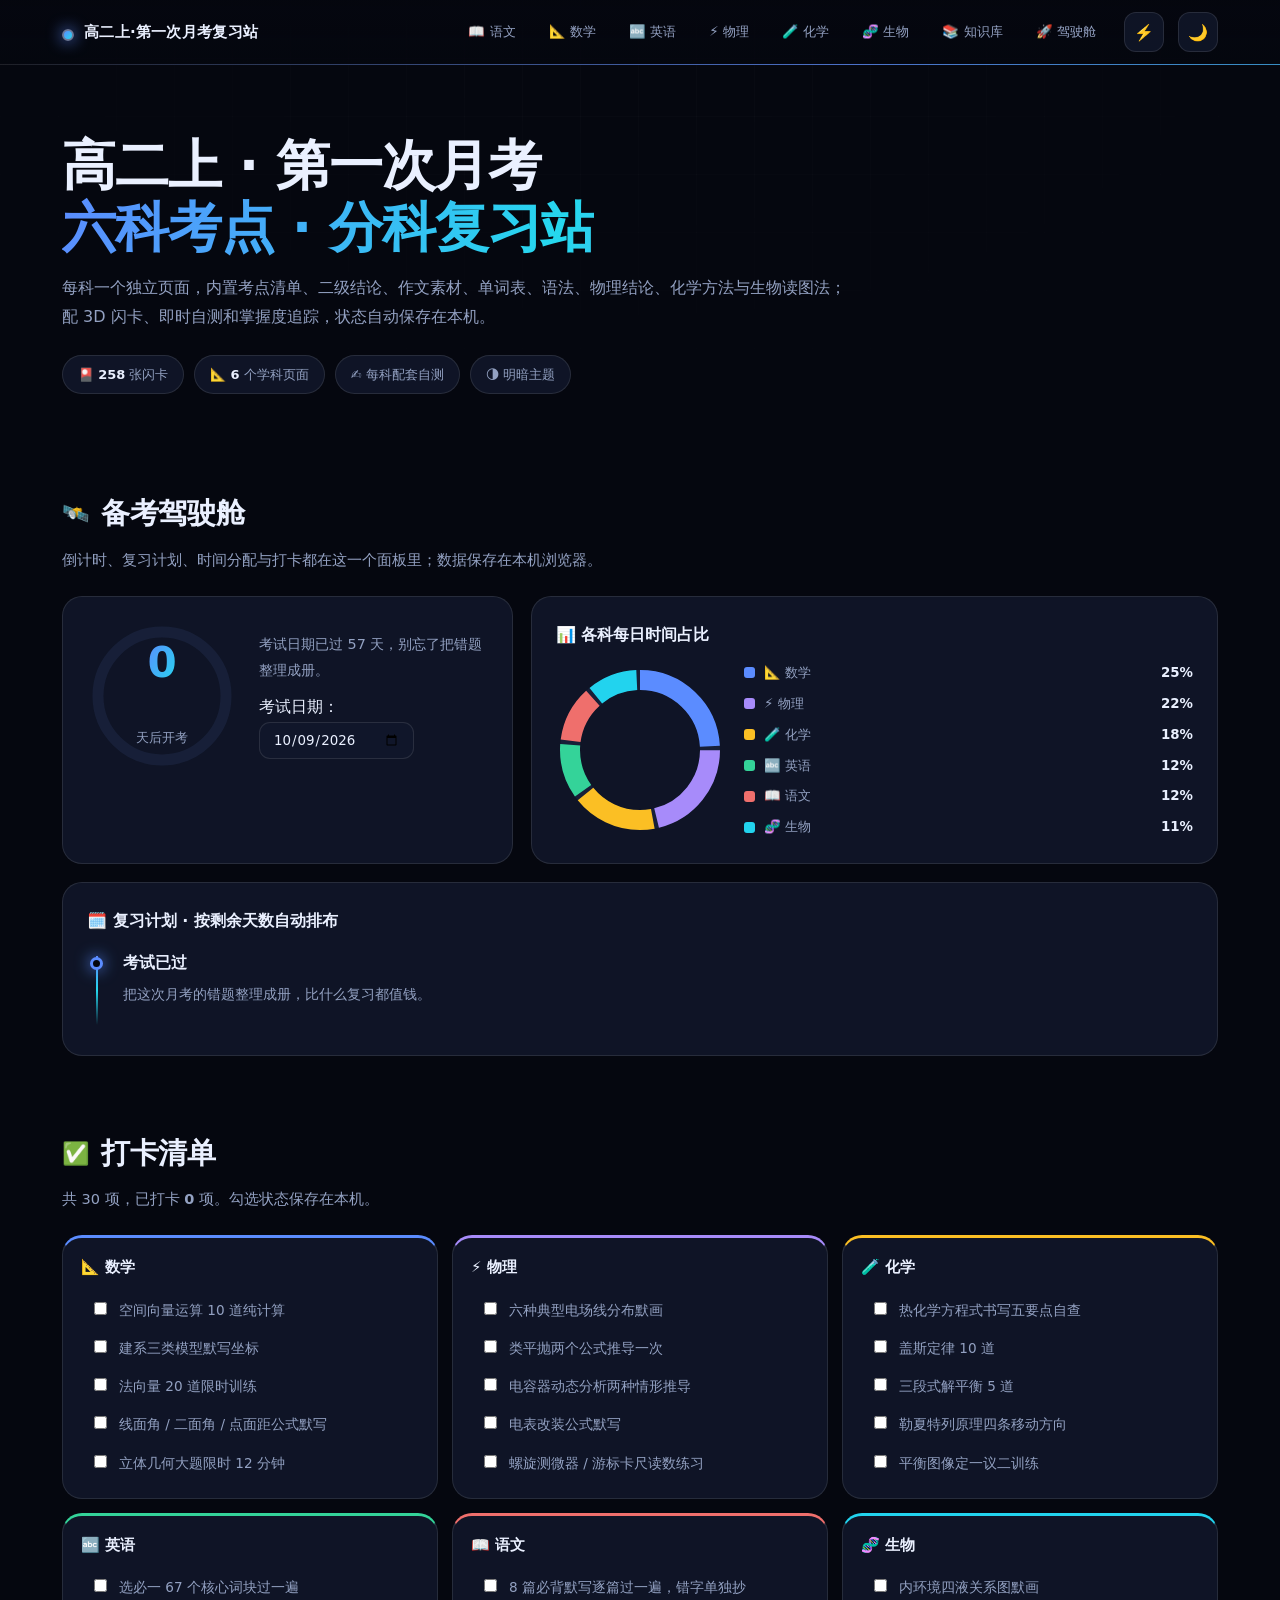
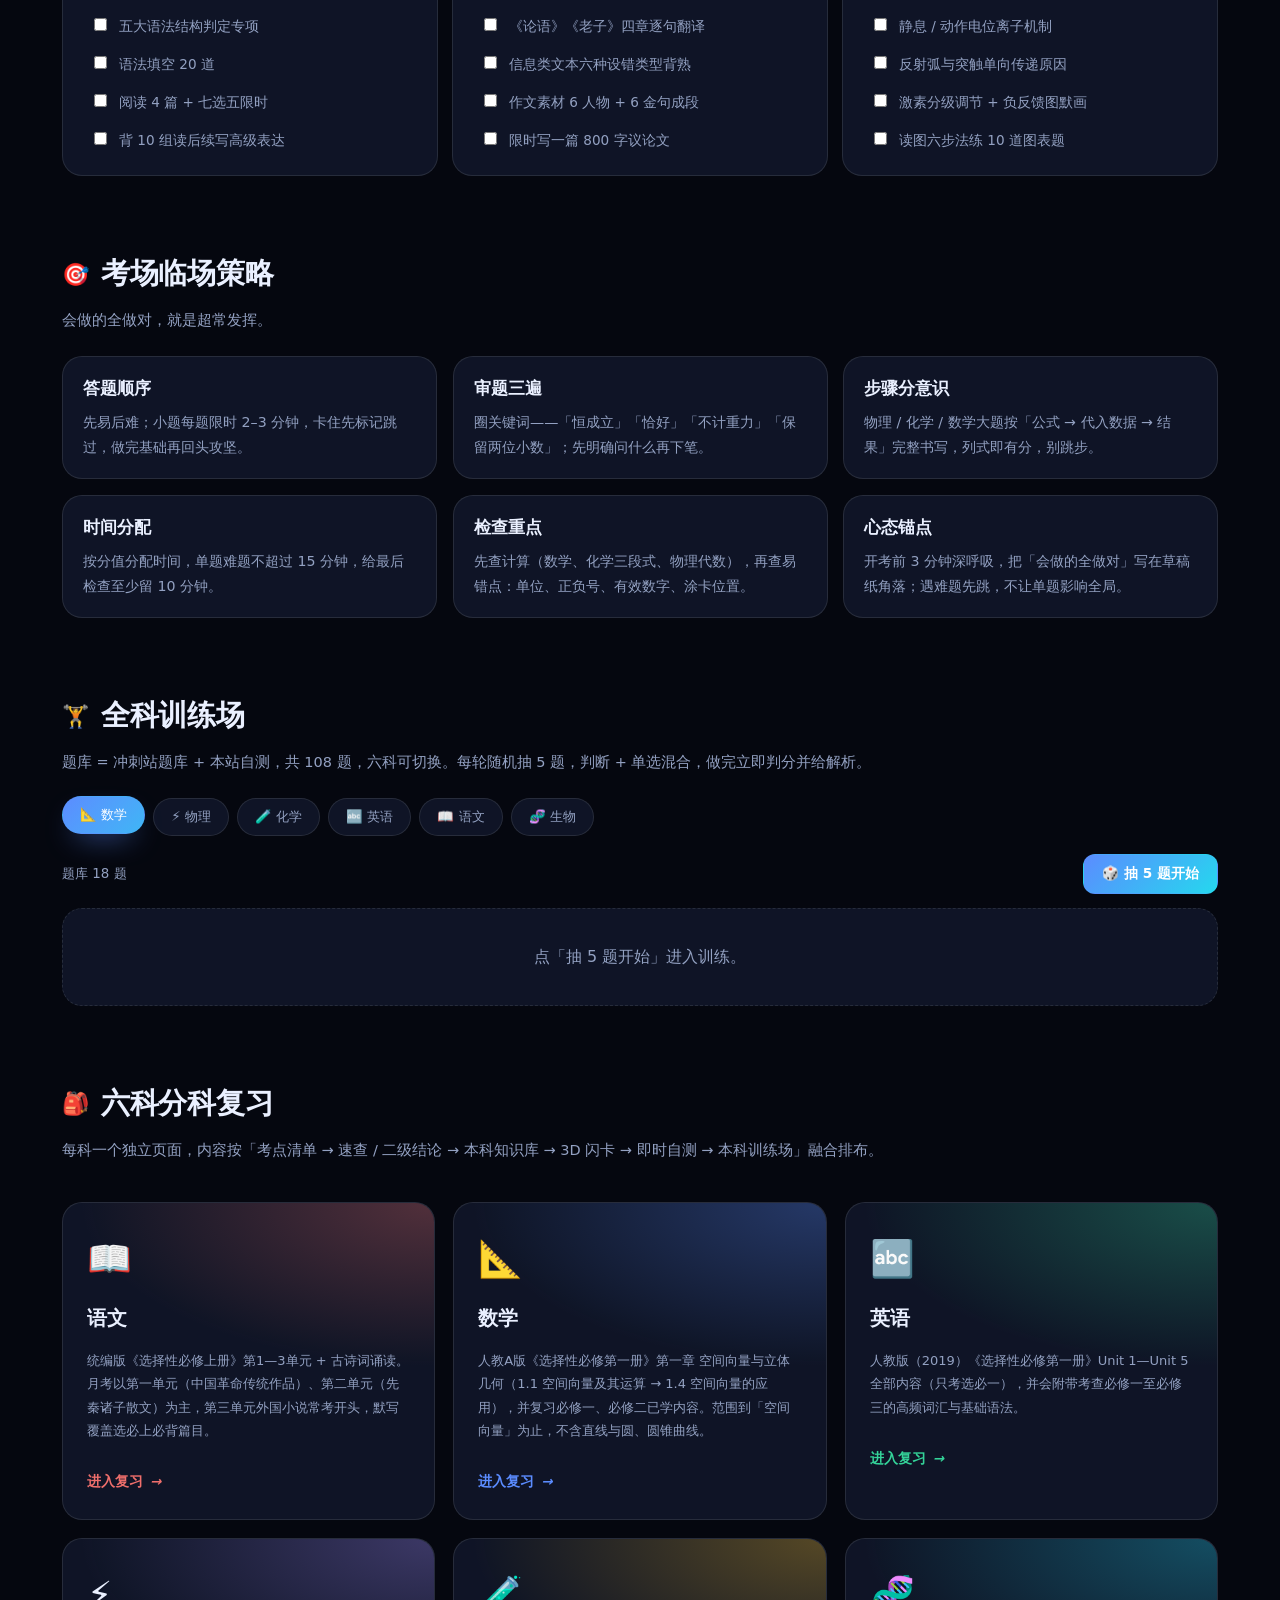
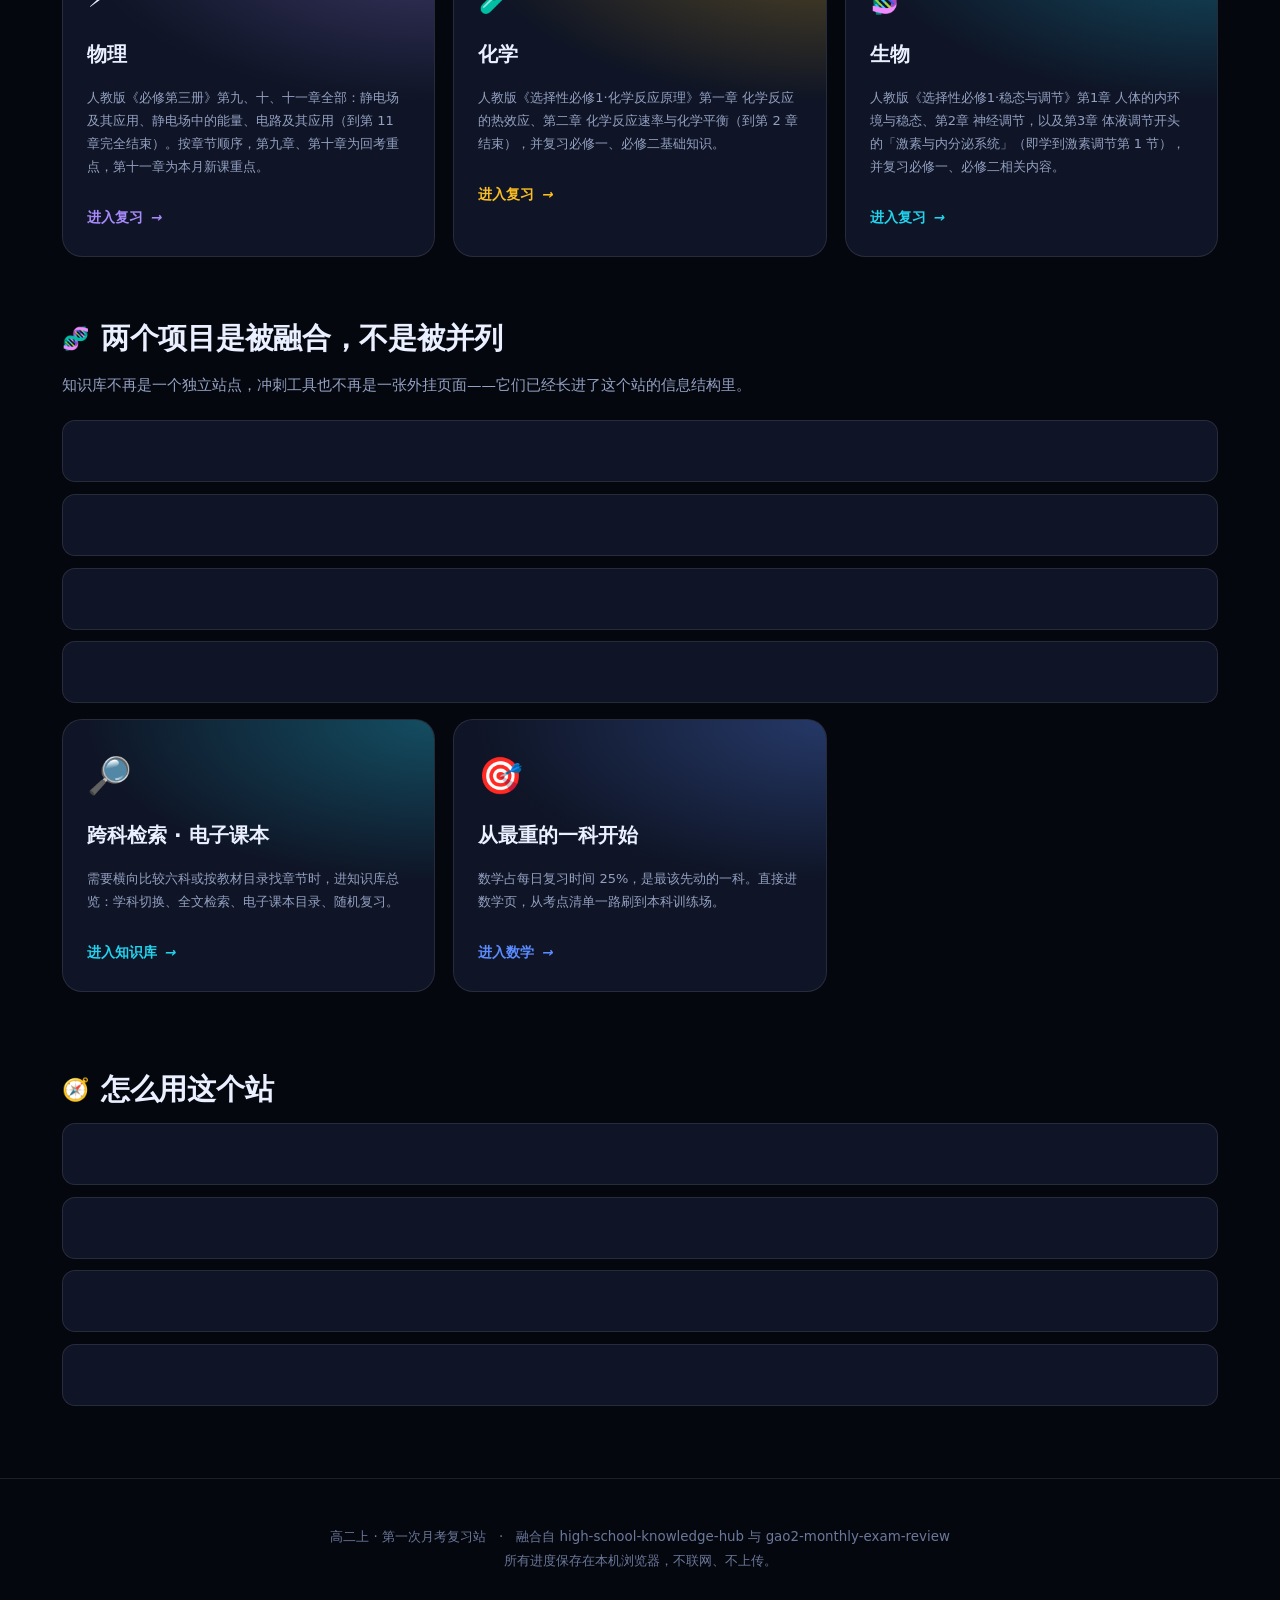
==== commit 8da2a183: "性能优化：毛玻璃 119→0、去掉持续动画与全屏网格动画、粒子批量绘制并限帧、事件委托；拆科题库 + 首屏骨架 + defer；新增低性能模式一键开关" ====
--- a/index.html
+++ b/index.html
@@ -12,13 +12,13 @@
 <body>
 <div class="aurora"><span></span><span></span><span></span><span></span></div>
 <div class="grid-bg"></div>
-<div id="app"></div>
-<script src="assets/js/motion.js"></script>
-<script src="assets/js/data/index.js"></script>
-<script src="assets/js/data/gao2/map.js"></script>
-<script src="assets/js/data/gao2/train.js"></script>
-<script src="assets/js/data/gao2/all-quiz.js"></script>
-<script src="assets/js/app.js"></script>
-<script src="assets/js/dashboard.js"></script>
+<div id="app"><div class="boot"><span class="boot-dot"></span><span>正在装配复习站…</span></div></div>
+<script src="assets/js/motion.js" defer></script>
+<script src="assets/js/data/index.js" defer></script>
+<script src="assets/js/data/gao2/map.js" defer></script>
+<script src="assets/js/data/gao2/train.js" defer></script>
+<script src="assets/js/data/gao2/all-quiz.js" defer></script>
+<script src="assets/js/app.js" defer></script>
+<script src="assets/js/dashboard.js" defer></script>
 </body>
 </html>
--- a/assets/css/style.css
+++ b/assets/css/style.css
@@ -6,20 +6,20 @@
 
 :root{
   --bg:#05070f; --ink:#eaf0ff; --dim:#93a1c2; --dim2:#6b7899;
-  --panel:rgba(18,24,44,.62); --panel2:rgba(28,37,66,.5); --solid:#101830;
+  --panel:rgba(18,24,44,.80); --panel2:rgba(28,37,66,.68); --solid:#101830;
   --line:rgba(255,255,255,.10); --line2:rgba(255,255,255,.055);
   --accent:#5b8cff; --accent2:#25d8ee; --accent3:#a855f7;
   --ok:#34d399; --warn:#fbbf24; --bad:#fb7185;
   --r:20px; --r-s:13px;
   --shadow:0 30px 70px -30px rgba(0,0,0,.95);
-  --glass:blur(18px) saturate(170%);
+  --glass:none; /* 性能：毛玻璃只保留在顶栏；其余用半透明底色 */
   --spring:cubic-bezier(.22,1,.36,1);
   --ease:cubic-bezier(.4,0,.2,1);
   --t-f:.28s; --t-m:.5s; --t-s:.8s;
 }
 :root[data-theme="light"]{
   --bg:#eef1fa; --ink:#111a30; --dim:#586283; --dim2:#8792ad;
-  --panel:rgba(255,255,255,.72); --panel2:rgba(255,255,255,.55); --solid:#ffffff;
+  --panel:rgba(255,255,255,.90); --panel2:rgba(255,255,255,.76); --solid:#ffffff;
   --line:rgba(18,30,66,.11); --line2:rgba(18,30,66,.06);
   --shadow:0 26px 60px -32px rgba(30,50,110,.5);
 }
@@ -32,13 +32,13 @@
 }
 
 /* ---------- 流动光场背景 ---------- */
-.aurora{position:fixed;inset:-25% -15%;z-index:-3;pointer-events:none;overflow:hidden;filter:blur(70px)}
-.aurora span{position:absolute;border-radius:50%;opacity:.55;mix-blend-mode:screen;will-change:transform}
+.aurora{position:fixed;inset:-25% -15%;z-index:-3;pointer-events:none;overflow:hidden;filter:blur(46px)}
+.aurora span{position:absolute;border-radius:50%;opacity:.5;will-change:transform;transform:translateZ(0)}
 .aurora span:nth-child(1){width:44vw;height:44vw;left:-6%;top:-10%;background:radial-gradient(circle at 30% 30%,var(--accent),transparent 68%);animation:blobA 26s var(--ease) infinite}
 .aurora span:nth-child(2){width:38vw;height:38vw;right:-8%;top:16%;background:radial-gradient(circle at 60% 40%,var(--accent2),transparent 68%);animation:blobB 32s var(--ease) infinite}
 .aurora span:nth-child(3){width:34vw;height:34vw;left:24%;bottom:-14%;background:radial-gradient(circle at 50% 50%,var(--accent3),transparent 68%);animation:blobC 38s var(--ease) infinite}
 .aurora span:nth-child(4){width:26vw;height:26vw;left:44%;top:34%;background:radial-gradient(circle at 50% 50%,#34d399,transparent 70%);opacity:.32;animation:blobB 44s var(--ease) infinite reverse}
-:root[data-theme="light"] .aurora span{opacity:.34;mix-blend-mode:multiply;filter:blur(80px)}
+:root[data-theme="light"] .aurora span{opacity:.3}
 @keyframes blobA{0%,100%{transform:translate3d(0,0,0) scale(1)}33%{transform:translate3d(10%,12%,0) scale(1.18)}66%{transform:translate3d(-8%,6%,0) scale(.9)}}
 @keyframes blobB{0%,100%{transform:translate3d(0,0,0) scale(1)}40%{transform:translate3d(-12%,10%,0) scale(1.22)}70%{transform:translate3d(6%,-10%,0) scale(.88)}}
 @keyframes blobC{0%,100%{transform:translate3d(0,0,0) scale(1)}50%{transform:translate3d(14%,-12%,0) scale(1.15)}}
@@ -47,9 +47,7 @@
 .grid-bg{position:fixed;inset:0;z-index:-2;pointer-events:none;opacity:.55;
   background-image:linear-gradient(var(--line2) 1px,transparent 1px),linear-gradient(90deg,var(--line2) 1px,transparent 1px);
   background-size:58px 58px;
-  mask-image:radial-gradient(ellipse 90% 70% at 50% 0%,#000 10%,transparent 76%);
-  animation:gridDrift 40s linear infinite}
-@keyframes gridDrift{to{background-position:58px 58px,58px 58px}}
+  mask-image:radial-gradient(ellipse 90% 70% at 50% 0%,#000 10%,transparent 76%)}
 #fx{position:fixed;inset:0;z-index:-1;pointer-events:none}
 
 /* 顶部滚动进度 */
@@ -58,12 +56,16 @@
   transform:scaleX(0);transform-origin:0 50%;box-shadow:0 0 18px var(--accent)}
 
 .wrap{max-width:1200px;margin:0 auto;padding:0 22px;position:relative}
+/* 首屏加载骨架：脚本就绪前的即时反馈 */
+.boot{min-height:100vh;display:flex;align-items:center;justify-content:center;gap:12px;color:var(--dim);font-size:14.5px}
+.boot-dot{width:12px;height:12px;border-radius:50%;background:linear-gradient(135deg,var(--accent),var(--accent2));
+  box-shadow:0 0 18px var(--accent);animation:pulse 1.6s var(--ease) infinite}
 a{color:inherit;text-decoration:none}
 img{max-width:100%}
 
 /* ---------- 顶部导航 ---------- */
-.topbar{position:sticky;top:0;z-index:120;backdrop-filter:var(--glass);-webkit-backdrop-filter:var(--glass);
-  background:linear-gradient(180deg,color-mix(in srgb,var(--bg) 88%,transparent),color-mix(in srgb,var(--bg) 55%,transparent));
+.topbar{position:sticky;top:0;z-index:120;
+  background:linear-gradient(180deg,color-mix(in srgb,var(--bg) 95%,transparent),color-mix(in srgb,var(--bg) 80%,transparent));
   border-bottom:1px solid var(--line)}
 .topbar::after{content:"";position:absolute;left:0;right:0;bottom:-1px;height:1px;
   background:linear-gradient(90deg,transparent,var(--accent),var(--accent2),transparent);opacity:.75;
@@ -90,7 +92,7 @@
 .reveal[data-anim="left"]{transform:translateX(-34px)}
 .reveal[data-anim="right"]{transform:translateX(34px)}
 .reveal[data-anim="scale"]{transform:scale(.92)}
-.reveal[data-anim="blur"]{filter:blur(12px);transform:translateY(20px)}
+.reveal[data-anim="blur"]{transform:translateY(20px) scale(.985)}
 .reveal.in{opacity:1;transform:none;filter:none}
 
 /* ---------- Hero ---------- */
@@ -121,11 +123,10 @@
 .subcard::before{content:"";position:absolute;inset:0;background:radial-gradient(520px 240px at var(--mx,100%) var(--my,0%),var(--c,#5b8cff),transparent 68%);opacity:.3;transition:opacity var(--t-m)}
 .subcard::after{content:"";position:absolute;inset:0;border-radius:inherit;padding:1px;pointer-events:none;opacity:0;transition:opacity var(--t-m);
   background:conic-gradient(from var(--ang,0deg),var(--c,#5b8cff),transparent 30%,var(--c,#5b8cff) 60%,transparent);
-  -webkit-mask:linear-gradient(#000 0 0) content-box,linear-gradient(#000 0 0);-webkit-mask-composite:xor;mask-composite:exclude;
-  animation:spin 4s linear infinite}
-.subcard:hover{transform:translateY(-10px) scale(1.015);box-shadow:var(--shadow);border-color:transparent}
+  -webkit-mask:linear-gradient(#000 0 0) content-box,linear-gradient(#000 0 0);-webkit-mask-composite:xor;mask-composite:exclude}
+.subcard:hover{transform:translateY(-6px);box-shadow:var(--shadow);border-color:transparent}
 .subcard:hover::before{opacity:.62}
-.subcard:hover::after{opacity:1}
+.subcard:hover::after{opacity:1;animation:spin 5s linear infinite}
 @keyframes spin{to{--ang:360deg}}
 @property --ang{syntax:'<angle>';initial-value:0deg;inherits:false}
 .subcard .emoji{font-size:36px;margin-bottom:10px;display:block;position:relative;transition:transform var(--t-m) var(--spring)}
@@ -157,6 +158,12 @@
 @keyframes shimmer{to{transform:translateX(200%)}}
 .proglabel{font-size:13px;color:var(--dim);white-space:nowrap;font-variant-numeric:tabular-nums}
 
+/* ---------- 渲染性能：屏幕外内容跳过布局与绘制 ---------- */
+.kcard{content-visibility:auto;contain-intrinsic-size:auto 210px}
+.pt{content-visibility:auto;contain-intrinsic-size:auto 46px}
+.li{content-visibility:auto;contain-intrinsic-size:auto 84px}
+.deckitem{content-visibility:auto;contain-intrinsic-size:auto 64px}
+
 /* ---------- 考点卡片 ---------- */
 .cards{display:grid;grid-template-columns:repeat(auto-fill,minmax(330px,1fr));gap:16px}
 .kcard{position:relative;padding:20px 20px 18px;border-radius:var(--r);border:1px solid var(--line);background:var(--panel);
@@ -166,7 +173,7 @@
   background:radial-gradient(380px 200px at var(--mx,50%) var(--my,50%),color-mix(in srgb,var(--accent) 30%,transparent),transparent 70%)}
 .kcard::after{content:"";position:absolute;left:0;top:0;height:100%;width:3px;
   background:linear-gradient(180deg,var(--accent),var(--accent2));transform:scaleY(0);transform-origin:top;transition:transform var(--t-m) var(--spring)}
-.kcard:hover{transform:translateY(-6px);border-color:var(--accent);box-shadow:var(--shadow)}
+.kcard:hover{transform:translateY(-4px);border-color:var(--accent)}
 .kcard:hover::before{opacity:1}
 .kcard:hover::after{transform:scaleY(1)}
 .kcard h4{margin:0 0 8px;font-size:16.5px;font-weight:800;padding-right:46px;line-height:1.5}
@@ -462,6 +469,21 @@
   transform:translate(-50%,-50%);transition:opacity var(--t-m);filter:blur(14px)}
 .cursor-glow.on{opacity:1}
 
+/* 低性能模式：一键关闭全部背景动效 */
+:root.lite .aurora{display:none}
+:root.lite .grid-bg{opacity:.35}
+:root.lite #fx{display:none}
+:root.lite .cursor-glow{display:none}
+:root.lite .reveal{opacity:1!important;transform:none!important;filter:none!important;transition:none!important}
+:root.lite .subcard::after{animation:none!important}
+:root.lite *{animation-duration:.001ms!important;animation-iteration-count:1!important}
+
+/* 低性能 / 小屏：关掉最重的特效 */
+@media(max-width:820px){
+  .aurora{filter:blur(38px)}
+  .cursor-glow{display:none}
+  #fx{display:none}
+}
 @media(prefers-reduced-motion:reduce){
   *{animation-duration:.001ms!important;animation-iteration-count:1!important;transition-duration:.001ms!important}
   .reveal{opacity:1!important;transform:none!important;filter:none!important}
